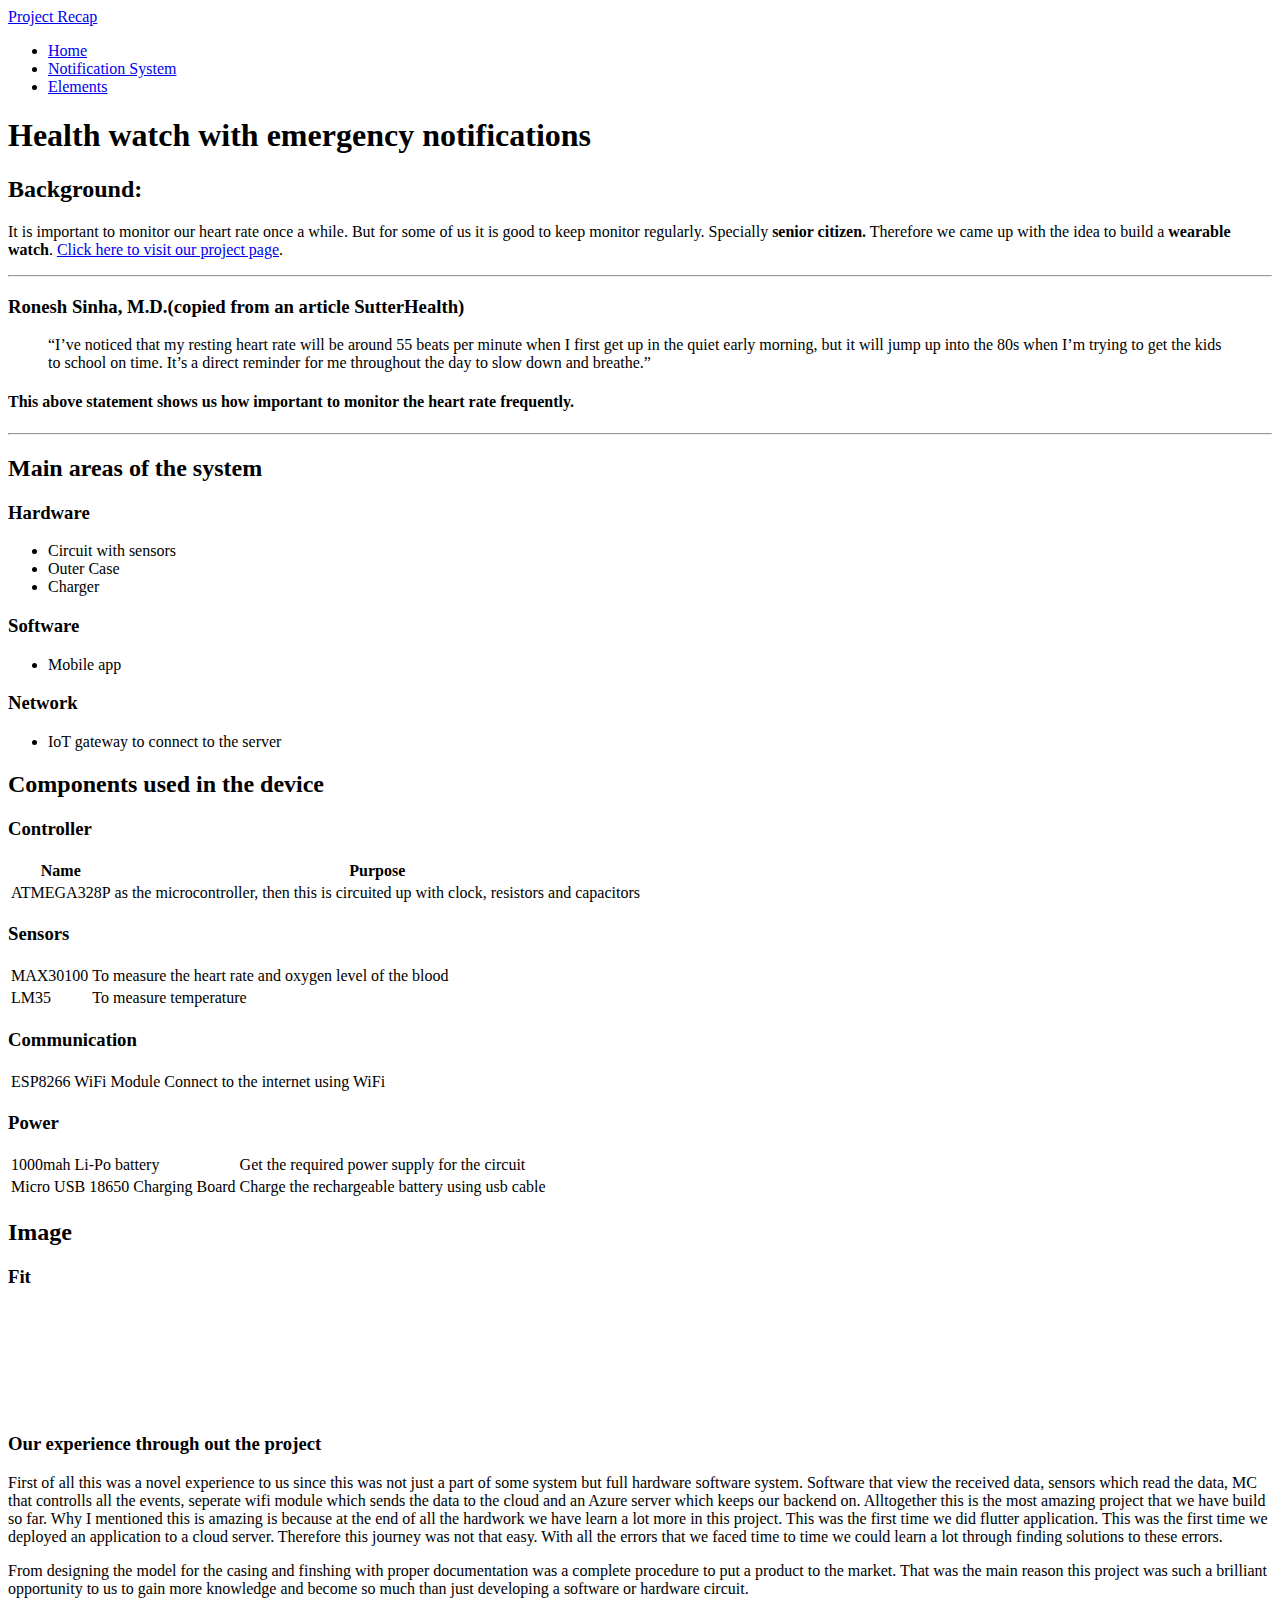
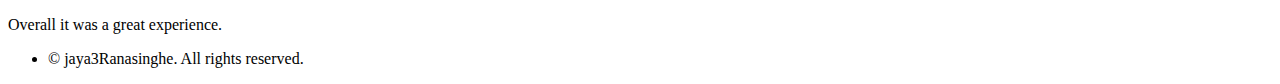
==== healthwatch.html @ 8b829ce8 "Add files via upload" ====
<!DOCTYPE HTML>
<html>
	<head>
		<title>Healthwatch</title>
		<meta charset="utf-8" />
		<meta name="viewport" content="width=device-width, initial-scale=1, user-scalable=no" />
		<link rel="stylesheet" href="assets/css/main.css" />
		<noscript><link rel="stylesheet" href="assets/css/noscript.css" /></noscript>
	</head>
	<body class="is-preload">

		<!-- Header -->
			<header id="header">
				<a href="index.html" class="title">Project Recap</a>
				<nav>
					<ul>
						<li><a href="index.html">Home</a></li>
						<li><a href="notification_system.html">Notification System</a></li>
						<li><a href="elements.html"  class="active">Elements</a></li>
					</ul>
				</nav>
			</header>

		<!-- Wrapper -->
			<div id="wrapper">

				<!-- Main -->
					<section id="main" class="wrapper">
						<div class="inner">
							<h1 class="major">Health watch with emergency notifications</h1>

							<!-- Text -->
								<section>
									<h2>Background:</h2>
									<p>It is important to monitor our heart rate once a while. But for some of us it is good to keep monitor regularly. 
									Specially <b>senior citizen.</b> Therefore we came up with the idea to build a <strong>wearable watch</strong>.
									<a href="https://cepdnaclk.github.io/e18-3yp-Health-Watch-with-Emergency-Detection/">Click here to visit our project page</a>.</p>
									<hr />
								
									<h3>Ronesh Sinha, M.D.(copied from an article SutterHealth)</h3>
									<blockquote>

										“I’ve noticed that my resting heart rate will be around 55 beats per minute when I first get up in the 
										quiet early morning, but it will jump up into the 80s when I’m trying to get the kids to 
										school on time. It’s a direct reminder for me throughout the day to slow down and breathe.”

									</blockquote>
									<h4>This above statement shows us how important to monitor the heart rate frequently.</h4>
									
								</section>
								<hr />
							<!-- Lists -->
								<section>
									<h2>Main areas of the system</h2>
									<div class="row">
										<div class="col-6 col-12-medium">
											<h3>Hardware</h3>
											<ul>
												<li>Circuit with sensors</li>
												<li>Outer Case</li>
												<li>Charger</li>
											</ul>
											<h3>Software</h3>
											<ul>
												<li>Mobile app</li>
											
											</ul>
											<h3>Network</h3>
											<ul>
												<li>IoT gateway to connect to the server</li>
											</ul>
											
										</div>
										
									</div>
									
								</section>

							<!-- Table -->
								<section>
									<h2>Components used in the device</h2>
									<h3>Controller</h3>
									<div class="table-wrapper">
										<table>
											<thead>
												<tr>
													<th>Name</th>
													<th>Purpose</th>
													
												</tr>
											</thead>
											<tbody>
												<tr>
													<td>ATMEGA328P</td>
													<td>as the microcontroller, then this is circuited up with clock, resistors and capacitors</td>
													
												</tr>
												
												
											</tbody>
											
										</table>
									</div>

									<h3>Sensors</h3>
									<div class="table-wrapper">
										<table>
											
											<tbody>
												<tr>
													<td>MAX30100</td>
													<td>To measure the heart rate and oxygen level of the blood</td>
													
												</tr>
												<tr>
													<td>LM35</td>
													<td>To measure temperature</td>
													
												</tr>
												
											</tbody>
											
										</table>
									</div>

									<h3>Communication</h3>
									<div class="table-wrapper">
										<table>
											
											<tbody>
												<tr>
													<td>ESP8266 WiFi Module</td>
													<td>Connect to the internet using WiFi</td>
													
												</tr>
											</tbody>	
										</table>
									</div>
									<h3>Power</h3>
									<div class="table-wrapper">
										<table>
											
											<tbody>
												<tr>
													<td>1000mah Li-Po battery</td>
													<td>Get the required power supply for the circuit</td>
													
												</tr>
												<tr>
													<td>Micro USB 18650 Charging Board</td>
													<td>Charge the rechargeable battery using usb cable</td>
													
												</tr>
											</tbody>	
										</table>
									</div>


									
								</section>

							<!-- Image -->
								<section>
									<h2>Image</h2>
									<h3>Fit</h3>
									<div class="box alt">
										<div class="row gtr-uniform">
											<div class="col-12"><span class="image fit"><img src="images/app_flash.png" alt="" /></span></div>
											<div class="col-3"><span class="image fit"><img src="images/3d_print.jpg" alt="" /></span></div>
											<div class="col-3"><span class="image fit"><img src="images/testing.jpg" alt="" /></span></div>
											<div class="col-3"><span class="image fit"><img src="images/charging_final.jpeg" alt="" /></span></div>
											<div class="col-3"><span class="image fit"><img src="images/final_product.png" alt="" /></span></div>
											<div class="col-12"><span class="image fit"><img src="images/app_overview.png" alt="" /></span></div>
											
										</div>
									</div>
									<h3>Our experience through out the project</h3>
									<p>First of all this was a novel experience to us since this was not just a part of some system but full hardware software system. Software that view the received data, sensors which read the data, MC that controlls all the events, seperate wifi module which sends the data to the cloud and an Azure server which keeps our backend on. Alltogether this is the most amazing project that we have build so far. Why I mentioned this is amazing is because at the end of all the hardwork we have learn a lot more in this project. This was the first time we did flutter application. This was the first time we deployed an application to a cloud server. Therefore this journey was not that easy. With all the errors that we faced time to time we could learn a lot through finding solutions to these errors.</p>
									<p><span class="image right"><img src="images/3d_model.png" alt="" /></span>From designing the model for the casing and finshing with proper documentation was a complete procedure to put a product to the market. That was the main reason this project was such a brilliant opportunity to us to gain more knowledge and become so much than just developing a software or hardware circuit.<br><br> Overall it was a great experience.<br></p>
								</section>

						</div>
					</section>

			</div>

		<!-- Footer -->
			<footer id="footer" class="wrapper alt">
				<div class="inner">
					<ul class="menu">
						<li>&copy; jaya3Ranasinghe. All rights reserved.</li>
					</ul>
				</div>
			</footer>

		<!-- Scripts -->
		<script src="assets/js/jquery.min.js"></script>
		<script src="assets/js/jquery.scrollex.min.js"></script>
		<script src="assets/js/jquery.scrolly.min.js"></script>
		<script src="assets/js/browser.min.js"></script>
		<script src="assets/js/breakpoints.min.js"></script>
		<script src="assets/js/util.js"></script>
		<script src="assets/js/main.js"></script>

		

	</body>
</html>
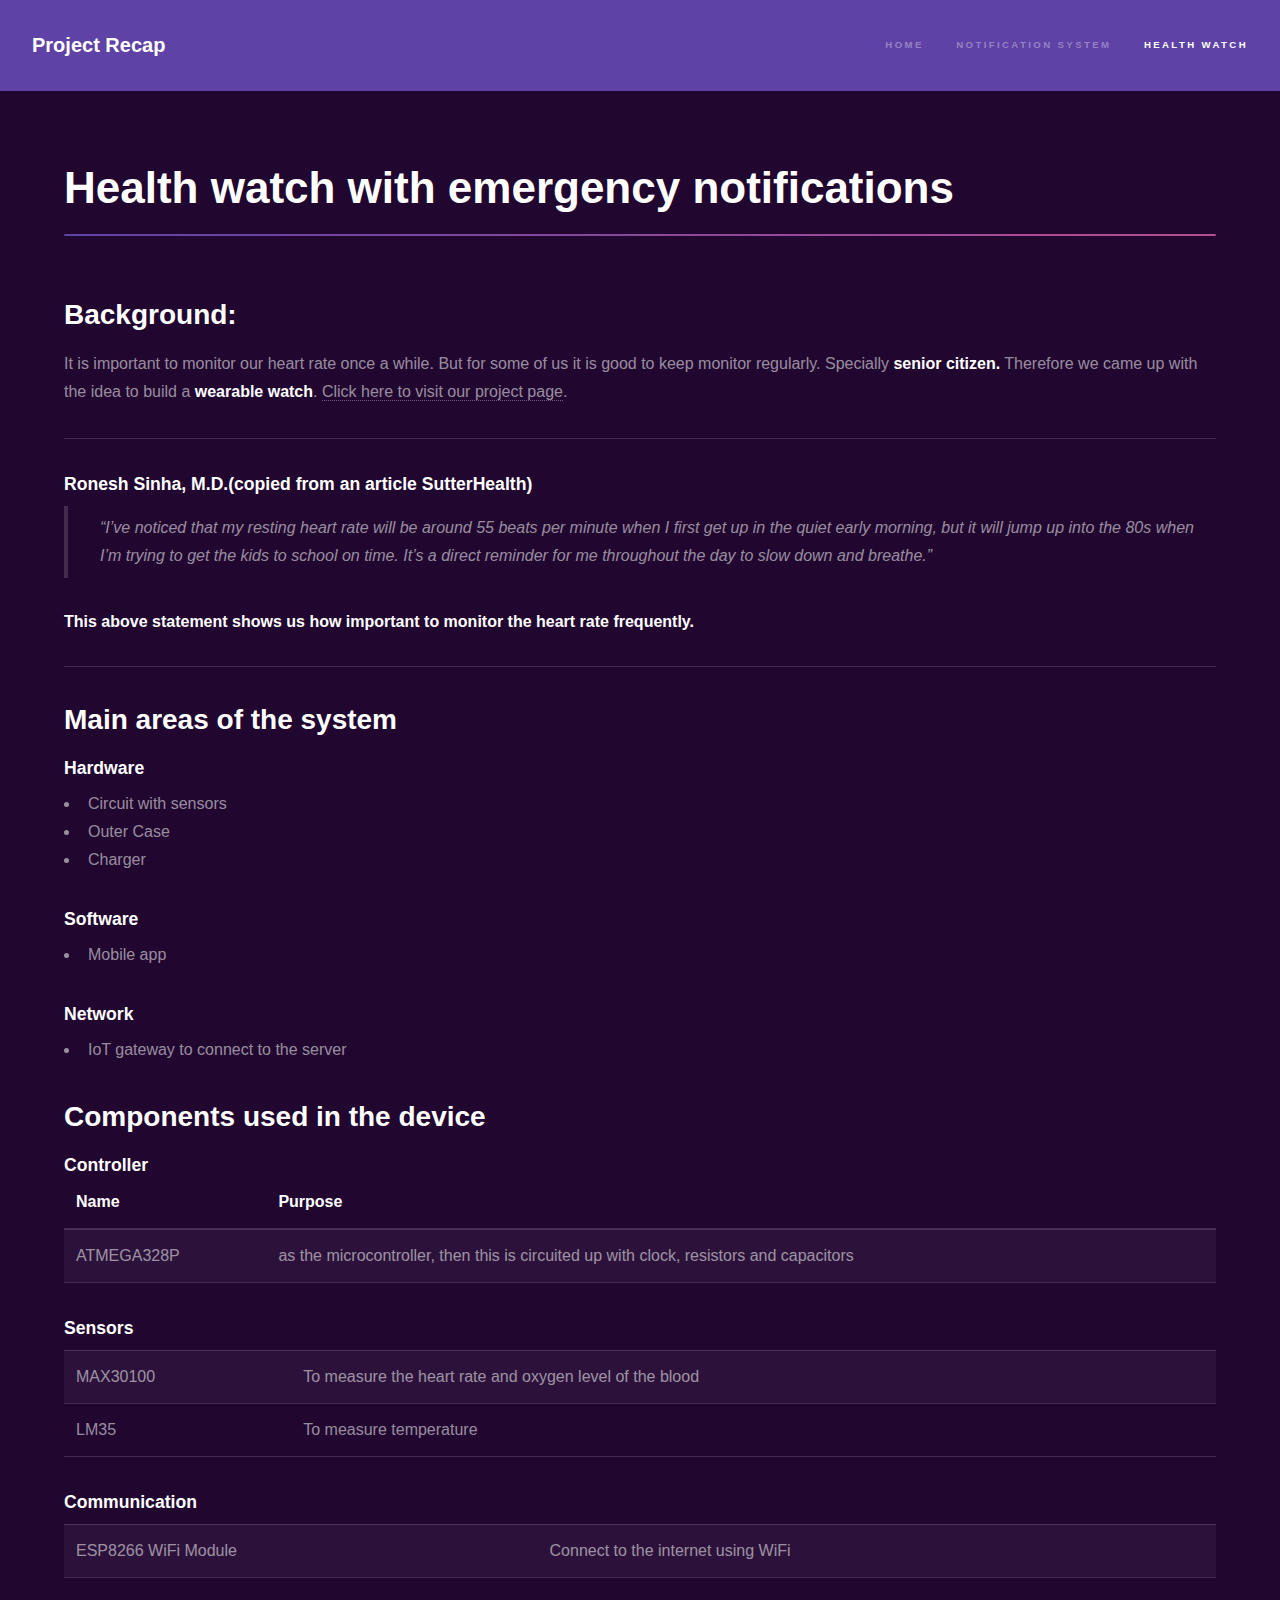
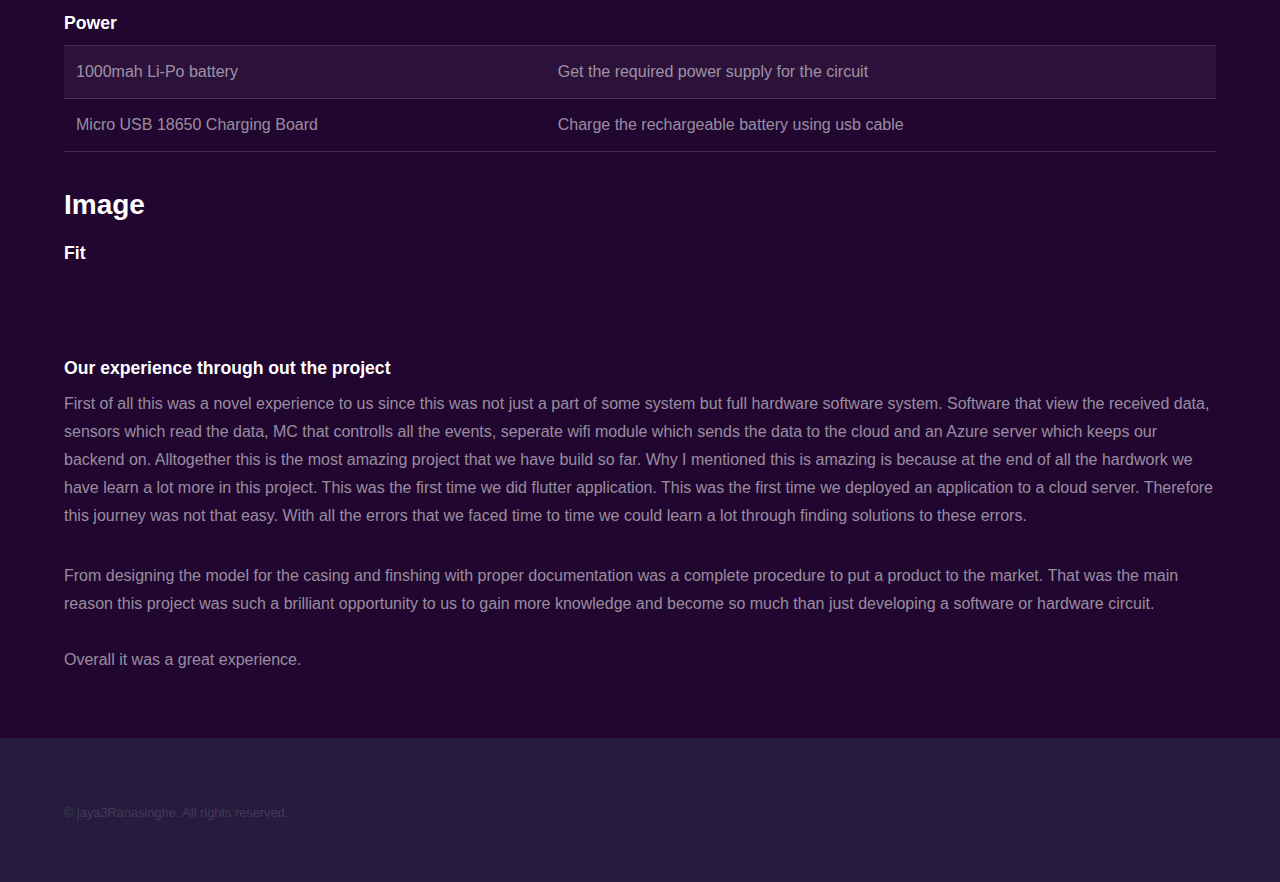
==== commit dbd90be8: "navigation bar updated" ====
--- a/healthwatch.html
+++ b/healthwatch.html
@@ -16,7 +16,7 @@
 					<ul>
 						<li><a href="index.html">Home</a></li>
 						<li><a href="notification_system.html">Notification System</a></li>
-						<li><a href="elements.html"  class="active">Elements</a></li>
+						<li><a href="healthwatch.html"  class="active">Health Watch</a></li>
 					</ul>
 				</nav>
 			</header>
--- a/assets/css/main.css
+++ b/assets/css/main.css
@@ -0,0 +1,3909 @@
+@import url(fontawesome-all.min.css);
+
+/*
+	Hyperspace by HTML5 UP
+	html5up.net | @ajlkn
+	Free for personal and commercial use under the CCA 3.0 license (html5up.net/license)
+*/
+
+html, body, div, span, applet, object,
+iframe, h1, h2, h3, h4, h5, h6, p, blockquote,
+pre, a, abbr, acronym, address, big, cite,
+code, del, dfn, em, img, ins, kbd, q, s, samp,
+small, strike, strong, sub, sup, tt, var, b,
+u, i, center, dl, dt, dd, ol, ul, li, fieldset,
+form, label, legend, table, caption, tbody,
+tfoot, thead, tr, th, td, article, aside,
+canvas, details, embed, figure, figcaption,
+footer, header, hgroup, menu, nav, output, ruby,
+section, summary, time, mark, audio, video {
+	margin: 0;
+	padding: 0;
+	border: 0;
+	font-size: 100%;
+	font: inherit;
+	vertical-align: baseline;}
+
+article, aside, details, figcaption, figure,
+footer, header, hgroup, menu, nav, section {
+	display: block;}
+
+body {
+	line-height: 1;
+}
+
+ol, ul {
+	list-style: none;
+}
+
+blockquote, q {
+	quotes: none;
+}
+
+	blockquote:before, blockquote:after, q:before, q:after {
+		content: '';
+		content: none;
+	}
+
+table {
+	border-collapse: collapse;
+	border-spacing: 0;
+}
+
+body {
+	-webkit-text-size-adjust: none;
+}
+
+mark {
+	background-color: transparent;
+	color: inherit;
+}
+
+input::-moz-focus-inner {
+	border: 0;
+	padding: 0;
+}
+
+input, select, textarea {
+	-moz-appearance: none;
+	-webkit-appearance: none;
+	-ms-appearance: none;
+	appearance: none;
+}
+
+/* Basic */
+
+	@-ms-viewport {
+		width: device-width;
+	}
+
+	body {
+		-ms-overflow-style: scrollbar;
+	}
+
+	@media screen and (max-width: 480px) {
+
+		html, body {
+			min-width: 320px;
+		}
+
+	}
+
+	html {
+		box-sizing: border-box;
+	}
+
+	*, *:before, *:after {
+		box-sizing: inherit;
+	}
+
+	body {
+		background: #210630;
+	}
+
+		body.is-preload *, body.is-preload *:before, body.is-preload *:after {
+			-moz-animation: none !important;
+			-webkit-animation: none !important;
+			-ms-animation: none !important;
+			animation: none !important;
+			-moz-transition: none !important;
+			-webkit-transition: none !important;
+			-ms-transition: none !important;
+			transition: none !important;
+		}
+
+/* Type */
+
+	body, input, select, textarea {
+		color: rgba(255, 255, 255, 0.55);
+		font-family: Arial, Helvetica, sans-serif;
+		font-size: 16.5pt;
+		font-weight: normal;
+		line-height: 1.75;
+	}
+
+		@media screen and (max-width: 1680px) {
+
+			body, input, select, textarea {
+				font-size: 13pt;
+			}
+
+		}
+
+		@media screen and (max-width: 1280px) {
+
+			body, input, select, textarea {
+				font-size: 12pt;
+			}
+
+		}
+
+		@media screen and (max-width: 360px) {
+
+			body, input, select, textarea {
+				font-size: 11pt;
+			}
+
+		}
+
+	a {
+		-moz-transition: color 0.2s ease, border-bottom-color 0.2s ease;
+		-webkit-transition: color 0.2s ease, border-bottom-color 0.2s ease;
+		-ms-transition: color 0.2s ease, border-bottom-color 0.2s ease;
+		transition: color 0.2s ease, border-bottom-color 0.2s ease;
+		border-bottom: dotted 1px rgba(255, 255, 255, 0.35);
+		color: inherit;
+		text-decoration: none;
+	}
+
+		a:hover {
+			border-bottom-color: transparent;
+			color: #ffffff;
+		}
+
+	strong, b {
+		color: #ffffff;
+		font-weight: bold;
+	}
+
+	em, i {
+		font-style: italic;
+	}
+
+	p {
+		margin: 0 0 2em 0;
+	}
+
+	h1, h2, h3, h4, h5, h6 {
+		color: #ffffff;
+		font-weight: bold;
+		line-height: 1.5;
+		margin: 0 0 0.5em 0;
+	}
+
+		h1 a, h2 a, h3 a, h4 a, h5 a, h6 a {
+			color: inherit;
+			text-decoration: none;
+		}
+
+	h1 {
+		font-size: 2.75em;
+	}
+
+		h1.major {
+			margin: 0 0 1.3em 0;
+			position: relative;
+			padding-bottom: 0.35em;
+		}
+
+			h1.major:after {
+				background-image: -moz-linear-gradient(to right, #5e42a6, #b74e91);
+				background-image: -webkit-linear-gradient(to right, #5e42a6, #b74e91);
+				background-image: -ms-linear-gradient(to right, #5e42a6, #b74e91);
+				background-image: linear-gradient(to right, #5e42a6, #b74e91);
+				-moz-transition: max-width 0.2s ease;
+				-webkit-transition: max-width 0.2s ease;
+				-ms-transition: max-width 0.2s ease;
+				transition: max-width 0.2s ease;
+				border-radius: 0.2em;
+				bottom: 0;
+				content: '';
+				height: 0.05em;
+				position: absolute;
+				right: 0;
+				width: 100%;
+			}
+
+	h2 {
+		font-size: 1.75em;
+	}
+
+	h3 {
+		font-size: 1.1em;
+	}
+
+	h4 {
+		font-size: 1em;
+	}
+
+	h5 {
+		font-size: 0.8em;
+	}
+
+	h6 {
+		font-size: 0.6em;
+	}
+
+	@media screen and (max-width: 736px) {
+
+		h1 {
+			font-size: 2em;
+		}
+
+		h2 {
+			font-size: 1.25em;
+		}
+
+		h3 {
+			font-size: 1em;
+		}
+
+		h4 {
+			font-size: 0.8em;
+		}
+
+		h5 {
+			font-size: 0.6em;
+		}
+
+		h6 {
+			font-size: 0.6em;
+		}
+
+	}
+
+	sub {
+		font-size: 0.8em;
+		position: relative;
+		top: 0.5em;
+	}
+
+	sup {
+		font-size: 0.8em;
+		position: relative;
+		top: -0.5em;
+	}
+
+	blockquote {
+		border-left: solid 4px rgba(255, 255, 255, 0.15);
+		font-style: italic;
+		margin: 0 0 2em 0;
+		padding: 0.5em 0 0.5em 2em;
+	}
+
+	code {
+		background: rgba(255, 255, 255, 0.05);
+		border-radius: 0.25em;
+		border: solid 1px rgba(255, 255, 255, 0.15);
+		font-family: "Courier New", monospace;
+		font-size: 0.9em;
+		margin: 0 0.25em;
+		padding: 0.25em 0.65em;
+	}
+
+	pre {
+		-webkit-overflow-scrolling: touch;
+		font-family: "Courier New", monospace;
+		font-size: 0.9em;
+		margin: 0 0 2em 0;
+	}
+
+		pre code {
+			display: block;
+			line-height: 1.75em;
+			padding: 1em 1.5em;
+			overflow-x: auto;
+		}
+
+	hr {
+		border: 0;
+		border-bottom: solid 1px rgba(255, 255, 255, 0.15);
+		margin: 2em 0;
+	}
+
+		hr.major {
+			margin: 3em 0;
+		}
+
+	.align-left {
+		text-align: left;
+	}
+
+	.align-center {
+		text-align: center;
+	}
+
+	.align-right {
+		text-align: right;
+	}
+
+/* Row */
+
+	.row {
+		display: flex;
+		flex-wrap: wrap;
+		box-sizing: border-box;
+		align-items: stretch;
+	}
+
+		.row > * {
+			box-sizing: border-box;
+		}
+
+		.row.gtr-uniform > * > :last-child {
+			margin-bottom: 0;
+		}
+
+		.row.aln-left {
+			justify-content: flex-start;
+		}
+
+		.row.aln-center {
+			justify-content: center;
+		}
+
+		.row.aln-right {
+			justify-content: flex-end;
+		}
+
+		.row.aln-top {
+			align-items: flex-start;
+		}
+
+		.row.aln-middle {
+			align-items: center;
+		}
+
+		.row.aln-bottom {
+			align-items: flex-end;
+		}
+
+		.row > .imp {
+			order: -1;
+		}
+
+		.row > .col-1 {
+			width: 8.33333%;
+		}
+
+		.row > .off-1 {
+			margin-left: 8.33333%;
+		}
+
+		.row > .col-2 {
+			width: 16.66667%;
+		}
+
+		.row > .off-2 {
+			margin-left: 16.66667%;
+		}
+
+		.row > .col-3 {
+			width: 25%;
+		}
+
+		.row > .off-3 {
+			margin-left: 25%;
+		}
+
+		.row > .col-4 {
+			width: 33.33333%;
+		}
+
+		.row > .off-4 {
+			margin-left: 33.33333%;
+		}
+
+		.row > .col-5 {
+			width: 41.66667%;
+		}
+
+		.row > .off-5 {
+			margin-left: 41.66667%;
+		}
+
+		.row > .col-6 {
+			width: 50%;
+		}
+
+		.row > .off-6 {
+			margin-left: 50%;
+		}
+
+		.row > .col-7 {
+			width: 58.33333%;
+		}
+
+		.row > .off-7 {
+			margin-left: 58.33333%;
+		}
+
+		.row > .col-8 {
+			width: 66.66667%;
+		}
+
+		.row > .off-8 {
+			margin-left: 66.66667%;
+		}
+
+		.row > .col-9 {
+			width: 75%;
+		}
+
+		.row > .off-9 {
+			margin-left: 75%;
+		}
+
+		.row > .col-10 {
+			width: 83.33333%;
+		}
+
+		.row > .off-10 {
+			margin-left: 83.33333%;
+		}
+
+		.row > .col-11 {
+			width: 91.66667%;
+		}
+
+		.row > .off-11 {
+			margin-left: 91.66667%;
+		}
+
+		.row > .col-12 {
+			width: 100%;
+		}
+
+		.row > .off-12 {
+			margin-left: 100%;
+		}
+
+		.row.gtr-0 {
+			margin-top: 0;
+			margin-left: 0em;
+		}
+
+			.row.gtr-0 > * {
+				padding: 0 0 0 0em;
+			}
+
+			.row.gtr-0.gtr-uniform {
+				margin-top: 0em;
+			}
+
+				.row.gtr-0.gtr-uniform > * {
+					padding-top: 0em;
+				}
+
+		.row.gtr-25 {
+			margin-top: 0;
+			margin-left: -0.375em;
+		}
+
+			.row.gtr-25 > * {
+				padding: 0 0 0 0.375em;
+			}
+
+			.row.gtr-25.gtr-uniform {
+				margin-top: -0.375em;
+			}
+
+				.row.gtr-25.gtr-uniform > * {
+					padding-top: 0.375em;
+				}
+
+		.row.gtr-50 {
+			margin-top: 0;
+			margin-left: -0.75em;
+		}
+
+			.row.gtr-50 > * {
+				padding: 0 0 0 0.75em;
+			}
+
+			.row.gtr-50.gtr-uniform {
+				margin-top: -0.75em;
+			}
+
+				.row.gtr-50.gtr-uniform > * {
+					padding-top: 0.75em;
+				}
+
+		.row {
+			margin-top: 0;
+			margin-left: -1.5em;
+		}
+
+			.row > * {
+				padding: 0 0 0 1.5em;
+			}
+
+			.row.gtr-uniform {
+				margin-top: -1.5em;
+			}
+
+				.row.gtr-uniform > * {
+					padding-top: 1.5em;
+				}
+
+		.row.gtr-150 {
+			margin-top: 0;
+			margin-left: -2.25em;
+		}
+
+			.row.gtr-150 > * {
+				padding: 0 0 0 2.25em;
+			}
+
+			.row.gtr-150.gtr-uniform {
+				margin-top: -2.25em;
+			}
+
+				.row.gtr-150.gtr-uniform > * {
+					padding-top: 2.25em;
+				}
+
+		.row.gtr-200 {
+			margin-top: 0;
+			margin-left: -3em;
+		}
+
+			.row.gtr-200 > * {
+				padding: 0 0 0 3em;
+			}
+
+			.row.gtr-200.gtr-uniform {
+				margin-top: -3em;
+			}
+
+				.row.gtr-200.gtr-uniform > * {
+					padding-top: 3em;
+				}
+
+		@media screen and (max-width: 1680px) {
+
+			.row {
+				display: flex;
+				flex-wrap: wrap;
+				box-sizing: border-box;
+				align-items: stretch;
+			}
+
+				.row > * {
+					box-sizing: border-box;
+				}
+
+				.row.gtr-uniform > * > :last-child {
+					margin-bottom: 0;
+				}
+
+				.row.aln-left {
+					justify-content: flex-start;
+				}
+
+				.row.aln-center {
+					justify-content: center;
+				}
+
+				.row.aln-right {
+					justify-content: flex-end;
+				}
+
+				.row.aln-top {
+					align-items: flex-start;
+				}
+
+				.row.aln-middle {
+					align-items: center;
+				}
+
+				.row.aln-bottom {
+					align-items: flex-end;
+				}
+
+				.row > .imp-xlarge {
+					order: -1;
+				}
+
+				.row > .col-1-xlarge {
+					width: 8.33333%;
+				}
+
+				.row > .off-1-xlarge {
+					margin-left: 8.33333%;
+				}
+
+				.row > .col-2-xlarge {
+					width: 16.66667%;
+				}
+
+				.row > .off-2-xlarge {
+					margin-left: 16.66667%;
+				}
+
+				.row > .col-3-xlarge {
+					width: 25%;
+				}
+
+				.row > .off-3-xlarge {
+					margin-left: 25%;
+				}
+
+				.row > .col-4-xlarge {
+					width: 33.33333%;
+				}
+
+				.row > .off-4-xlarge {
+					margin-left: 33.33333%;
+				}
+
+				.row > .col-5-xlarge {
+					width: 41.66667%;
+				}
+
+				.row > .off-5-xlarge {
+					margin-left: 41.66667%;
+				}
+
+				.row > .col-6-xlarge {
+					width: 50%;
+				}
+
+				.row > .off-6-xlarge {
+					margin-left: 50%;
+				}
+
+				.row > .col-7-xlarge {
+					width: 58.33333%;
+				}
+
+				.row > .off-7-xlarge {
+					margin-left: 58.33333%;
+				}
+
+				.row > .col-8-xlarge {
+					width: 66.66667%;
+				}
+
+				.row > .off-8-xlarge {
+					margin-left: 66.66667%;
+				}
+
+				.row > .col-9-xlarge {
+					width: 75%;
+				}
+
+				.row > .off-9-xlarge {
+					margin-left: 75%;
+				}
+
+				.row > .col-10-xlarge {
+					width: 83.33333%;
+				}
+
+				.row > .off-10-xlarge {
+					margin-left: 83.33333%;
+				}
+
+				.row > .col-11-xlarge {
+					width: 91.66667%;
+				}
+
+				.row > .off-11-xlarge {
+					margin-left: 91.66667%;
+				}
+
+				.row > .col-12-xlarge {
+					width: 100%;
+				}
+
+				.row > .off-12-xlarge {
+					margin-left: 100%;
+				}
+
+				.row.gtr-0 {
+					margin-top: 0;
+					margin-left: 0em;
+				}
+
+					.row.gtr-0 > * {
+						padding: 0 0 0 0em;
+					}
+
+					.row.gtr-0.gtr-uniform {
+						margin-top: 0em;
+					}
+
+						.row.gtr-0.gtr-uniform > * {
+							padding-top: 0em;
+						}
+
+				.row.gtr-25 {
+					margin-top: 0;
+					margin-left: -0.375em;
+				}
+
+					.row.gtr-25 > * {
+						padding: 0 0 0 0.375em;
+					}
+
+					.row.gtr-25.gtr-uniform {
+						margin-top: -0.375em;
+					}
+
+						.row.gtr-25.gtr-uniform > * {
+							padding-top: 0.375em;
+						}
+
+				.row.gtr-50 {
+					margin-top: 0;
+					margin-left: -0.75em;
+				}
+
+					.row.gtr-50 > * {
+						padding: 0 0 0 0.75em;
+					}
+
+					.row.gtr-50.gtr-uniform {
+						margin-top: -0.75em;
+					}
+
+						.row.gtr-50.gtr-uniform > * {
+							padding-top: 0.75em;
+						}
+
+				.row {
+					margin-top: 0;
+					margin-left: -1.5em;
+				}
+
+					.row > * {
+						padding: 0 0 0 1.5em;
+					}
+
+					.row.gtr-uniform {
+						margin-top: -1.5em;
+					}
+
+						.row.gtr-uniform > * {
+							padding-top: 1.5em;
+						}
+
+				.row.gtr-150 {
+					margin-top: 0;
+					margin-left: -2.25em;
+				}
+
+					.row.gtr-150 > * {
+						padding: 0 0 0 2.25em;
+					}
+
+					.row.gtr-150.gtr-uniform {
+						margin-top: -2.25em;
+					}
+
+						.row.gtr-150.gtr-uniform > * {
+							padding-top: 2.25em;
+						}
+
+				.row.gtr-200 {
+					margin-top: 0;
+					margin-left: -3em;
+				}
+
+					.row.gtr-200 > * {
+						padding: 0 0 0 3em;
+					}
+
+					.row.gtr-200.gtr-uniform {
+						margin-top: -3em;
+					}
+
+						.row.gtr-200.gtr-uniform > * {
+							padding-top: 3em;
+						}
+
+		}
+
+		@media screen and (max-width: 1280px) {
+
+			.row {
+				display: flex;
+				flex-wrap: wrap;
+				box-sizing: border-box;
+				align-items: stretch;
+			}
+
+				.row > * {
+					box-sizing: border-box;
+				}
+
+				.row.gtr-uniform > * > :last-child {
+					margin-bottom: 0;
+				}
+
+				.row.aln-left {
+					justify-content: flex-start;
+				}
+
+				.row.aln-center {
+					justify-content: center;
+				}
+
+				.row.aln-right {
+					justify-content: flex-end;
+				}
+
+				.row.aln-top {
+					align-items: flex-start;
+				}
+
+				.row.aln-middle {
+					align-items: center;
+				}
+
+				.row.aln-bottom {
+					align-items: flex-end;
+				}
+
+				.row > .imp-large {
+					order: -1;
+				}
+
+				.row > .col-1-large {
+					width: 8.33333%;
+				}
+
+				.row > .off-1-large {
+					margin-left: 8.33333%;
+				}
+
+				.row > .col-2-large {
+					width: 16.66667%;
+				}
+
+				.row > .off-2-large {
+					margin-left: 16.66667%;
+				}
+
+				.row > .col-3-large {
+					width: 25%;
+				}
+
+				.row > .off-3-large {
+					margin-left: 25%;
+				}
+
+				.row > .col-4-large {
+					width: 33.33333%;
+				}
+
+				.row > .off-4-large {
+					margin-left: 33.33333%;
+				}
+
+				.row > .col-5-large {
+					width: 41.66667%;
+				}
+
+				.row > .off-5-large {
+					margin-left: 41.66667%;
+				}
+
+				.row > .col-6-large {
+					width: 50%;
+				}
+
+				.row > .off-6-large {
+					margin-left: 50%;
+				}
+
+				.row > .col-7-large {
+					width: 58.33333%;
+				}
+
+				.row > .off-7-large {
+					margin-left: 58.33333%;
+				}
+
+				.row > .col-8-large {
+					width: 66.66667%;
+				}
+
+				.row > .off-8-large {
+					margin-left: 66.66667%;
+				}
+
+				.row > .col-9-large {
+					width: 75%;
+				}
+
+				.row > .off-9-large {
+					margin-left: 75%;
+				}
+
+				.row > .col-10-large {
+					width: 83.33333%;
+				}
+
+				.row > .off-10-large {
+					margin-left: 83.33333%;
+				}
+
+				.row > .col-11-large {
+					width: 91.66667%;
+				}
+
+				.row > .off-11-large {
+					margin-left: 91.66667%;
+				}
+
+				.row > .col-12-large {
+					width: 100%;
+				}
+
+				.row > .off-12-large {
+					margin-left: 100%;
+				}
+
+				.row.gtr-0 {
+					margin-top: 0;
+					margin-left: 0em;
+				}
+
+					.row.gtr-0 > * {
+						padding: 0 0 0 0em;
+					}
+
+					.row.gtr-0.gtr-uniform {
+						margin-top: 0em;
+					}
+
+						.row.gtr-0.gtr-uniform > * {
+							padding-top: 0em;
+						}
+
+				.row.gtr-25 {
+					margin-top: 0;
+					margin-left: -0.375em;
+				}
+
+					.row.gtr-25 > * {
+						padding: 0 0 0 0.375em;
+					}
+
+					.row.gtr-25.gtr-uniform {
+						margin-top: -0.375em;
+					}
+
+						.row.gtr-25.gtr-uniform > * {
+							padding-top: 0.375em;
+						}
+
+				.row.gtr-50 {
+					margin-top: 0;
+					margin-left: -0.75em;
+				}
+
+					.row.gtr-50 > * {
+						padding: 0 0 0 0.75em;
+					}
+
+					.row.gtr-50.gtr-uniform {
+						margin-top: -0.75em;
+					}
+
+						.row.gtr-50.gtr-uniform > * {
+							padding-top: 0.75em;
+						}
+
+				.row {
+					margin-top: 0;
+					margin-left: -1.5em;
+				}
+
+					.row > * {
+						padding: 0 0 0 1.5em;
+					}
+
+					.row.gtr-uniform {
+						margin-top: -1.5em;
+					}
+
+						.row.gtr-uniform > * {
+							padding-top: 1.5em;
+						}
+
+				.row.gtr-150 {
+					margin-top: 0;
+					margin-left: -2.25em;
+				}
+
+					.row.gtr-150 > * {
+						padding: 0 0 0 2.25em;
+					}
+
+					.row.gtr-150.gtr-uniform {
+						margin-top: -2.25em;
+					}
+
+						.row.gtr-150.gtr-uniform > * {
+							padding-top: 2.25em;
+						}
+
+				.row.gtr-200 {
+					margin-top: 0;
+					margin-left: -3em;
+				}
+
+					.row.gtr-200 > * {
+						padding: 0 0 0 3em;
+					}
+
+					.row.gtr-200.gtr-uniform {
+						margin-top: -3em;
+					}
+
+						.row.gtr-200.gtr-uniform > * {
+							padding-top: 3em;
+						}
+
+		}
+
+		@media screen and (max-width: 980px) {
+
+			.row {
+				display: flex;
+				flex-wrap: wrap;
+				box-sizing: border-box;
+				align-items: stretch;
+			}
+
+				.row > * {
+					box-sizing: border-box;
+				}
+
+				.row.gtr-uniform > * > :last-child {
+					margin-bottom: 0;
+				}
+
+				.row.aln-left {
+					justify-content: flex-start;
+				}
+
+				.row.aln-center {
+					justify-content: center;
+				}
+
+				.row.aln-right {
+					justify-content: flex-end;
+				}
+
+				.row.aln-top {
+					align-items: flex-start;
+				}
+
+				.row.aln-middle {
+					align-items: center;
+				}
+
+				.row.aln-bottom {
+					align-items: flex-end;
+				}
+
+				.row > .imp-medium {
+					order: -1;
+				}
+
+				.row > .col-1-medium {
+					width: 8.33333%;
+				}
+
+				.row > .off-1-medium {
+					margin-left: 8.33333%;
+				}
+
+				.row > .col-2-medium {
+					width: 16.66667%;
+				}
+
+				.row > .off-2-medium {
+					margin-left: 16.66667%;
+				}
+
+				.row > .col-3-medium {
+					width: 25%;
+				}
+
+				.row > .off-3-medium {
+					margin-left: 25%;
+				}
+
+				.row > .col-4-medium {
+					width: 33.33333%;
+				}
+
+				.row > .off-4-medium {
+					margin-left: 33.33333%;
+				}
+
+				.row > .col-5-medium {
+					width: 41.66667%;
+				}
+
+				.row > .off-5-medium {
+					margin-left: 41.66667%;
+				}
+
+				.row > .col-6-medium {
+					width: 50%;
+				}
+
+				.row > .off-6-medium {
+					margin-left: 50%;
+				}
+
+				.row > .col-7-medium {
+					width: 58.33333%;
+				}
+
+				.row > .off-7-medium {
+					margin-left: 58.33333%;
+				}
+
+				.row > .col-8-medium {
+					width: 66.66667%;
+				}
+
+				.row > .off-8-medium {
+					margin-left: 66.66667%;
+				}
+
+				.row > .col-9-medium {
+					width: 75%;
+				}
+
+				.row > .off-9-medium {
+					margin-left: 75%;
+				}
+
+				.row > .col-10-medium {
+					width: 83.33333%;
+				}
+
+				.row > .off-10-medium {
+					margin-left: 83.33333%;
+				}
+
+				.row > .col-11-medium {
+					width: 91.66667%;
+				}
+
+				.row > .off-11-medium {
+					margin-left: 91.66667%;
+				}
+
+				.row > .col-12-medium {
+					width: 100%;
+				}
+
+				.row > .off-12-medium {
+					margin-left: 100%;
+				}
+
+				.row.gtr-0 {
+					margin-top: 0;
+					margin-left: 0em;
+				}
+
+					.row.gtr-0 > * {
+						padding: 0 0 0 0em;
+					}
+
+					.row.gtr-0.gtr-uniform {
+						margin-top: 0em;
+					}
+
+						.row.gtr-0.gtr-uniform > * {
+							padding-top: 0em;
+						}
+
+				.row.gtr-25 {
+					margin-top: 0;
+					margin-left: -0.375em;
+				}
+
+					.row.gtr-25 > * {
+						padding: 0 0 0 0.375em;
+					}
+
+					.row.gtr-25.gtr-uniform {
+						margin-top: -0.375em;
+					}
+
+						.row.gtr-25.gtr-uniform > * {
+							padding-top: 0.375em;
+						}
+
+				.row.gtr-50 {
+					margin-top: 0;
+					margin-left: -0.75em;
+				}
+
+					.row.gtr-50 > * {
+						padding: 0 0 0 0.75em;
+					}
+
+					.row.gtr-50.gtr-uniform {
+						margin-top: -0.75em;
+					}
+
+						.row.gtr-50.gtr-uniform > * {
+							padding-top: 0.75em;
+						}
+
+				.row {
+					margin-top: 0;
+					margin-left: -1.5em;
+				}
+
+					.row > * {
+						padding: 0 0 0 1.5em;
+					}
+
+					.row.gtr-uniform {
+						margin-top: -1.5em;
+					}
+
+						.row.gtr-uniform > * {
+							padding-top: 1.5em;
+						}
+
+				.row.gtr-150 {
+					margin-top: 0;
+					margin-left: -2.25em;
+				}
+
+					.row.gtr-150 > * {
+						padding: 0 0 0 2.25em;
+					}
+
+					.row.gtr-150.gtr-uniform {
+						margin-top: -2.25em;
+					}
+
+						.row.gtr-150.gtr-uniform > * {
+							padding-top: 2.25em;
+						}
+
+				.row.gtr-200 {
+					margin-top: 0;
+					margin-left: -3em;
+				}
+
+					.row.gtr-200 > * {
+						padding: 0 0 0 3em;
+					}
+
+					.row.gtr-200.gtr-uniform {
+						margin-top: -3em;
+					}
+
+						.row.gtr-200.gtr-uniform > * {
+							padding-top: 3em;
+						}
+
+		}
+
+		@media screen and (max-width: 736px) {
+
+			.row {
+				display: flex;
+				flex-wrap: wrap;
+				box-sizing: border-box;
+				align-items: stretch;
+			}
+
+				.row > * {
+					box-sizing: border-box;
+				}
+
+				.row.gtr-uniform > * > :last-child {
+					margin-bottom: 0;
+				}
+
+				.row.aln-left {
+					justify-content: flex-start;
+				}
+
+				.row.aln-center {
+					justify-content: center;
+				}
+
+				.row.aln-right {
+					justify-content: flex-end;
+				}
+
+				.row.aln-top {
+					align-items: flex-start;
+				}
+
+				.row.aln-middle {
+					align-items: center;
+				}
+
+				.row.aln-bottom {
+					align-items: flex-end;
+				}
+
+				.row > .imp-small {
+					order: -1;
+				}
+
+				.row > .col-1-small {
+					width: 8.33333%;
+				}
+
+				.row > .off-1-small {
+					margin-left: 8.33333%;
+				}
+
+				.row > .col-2-small {
+					width: 16.66667%;
+				}
+
+				.row > .off-2-small {
+					margin-left: 16.66667%;
+				}
+
+				.row > .col-3-small {
+					width: 25%;
+				}
+
+				.row > .off-3-small {
+					margin-left: 25%;
+				}
+
+				.row > .col-4-small {
+					width: 33.33333%;
+				}
+
+				.row > .off-4-small {
+					margin-left: 33.33333%;
+				}
+
+				.row > .col-5-small {
+					width: 41.66667%;
+				}
+
+				.row > .off-5-small {
+					margin-left: 41.66667%;
+				}
+
+				.row > .col-6-small {
+					width: 50%;
+				}
+
+				.row > .off-6-small {
+					margin-left: 50%;
+				}
+
+				.row > .col-7-small {
+					width: 58.33333%;
+				}
+
+				.row > .off-7-small {
+					margin-left: 58.33333%;
+				}
+
+				.row > .col-8-small {
+					width: 66.66667%;
+				}
+
+				.row > .off-8-small {
+					margin-left: 66.66667%;
+				}
+
+				.row > .col-9-small {
+					width: 75%;
+				}
+
+				.row > .off-9-small {
+					margin-left: 75%;
+				}
+
+				.row > .col-10-small {
+					width: 83.33333%;
+				}
+
+				.row > .off-10-small {
+					margin-left: 83.33333%;
+				}
+
+				.row > .col-11-small {
+					width: 91.66667%;
+				}
+
+				.row > .off-11-small {
+					margin-left: 91.66667%;
+				}
+
+				.row > .col-12-small {
+					width: 100%;
+				}
+
+				.row > .off-12-small {
+					margin-left: 100%;
+				}
+
+				.row.gtr-0 {
+					margin-top: 0;
+					margin-left: 0em;
+				}
+
+					.row.gtr-0 > * {
+						padding: 0 0 0 0em;
+					}
+
+					.row.gtr-0.gtr-uniform {
+						margin-top: 0em;
+					}
+
+						.row.gtr-0.gtr-uniform > * {
+							padding-top: 0em;
+						}
+
+				.row.gtr-25 {
+					margin-top: 0;
+					margin-left: -0.375em;
+				}
+
+					.row.gtr-25 > * {
+						padding: 0 0 0 0.375em;
+					}
+
+					.row.gtr-25.gtr-uniform {
+						margin-top: -0.375em;
+					}
+
+						.row.gtr-25.gtr-uniform > * {
+							padding-top: 0.375em;
+						}
+
+				.row.gtr-50 {
+					margin-top: 0;
+					margin-left: -0.75em;
+				}
+
+					.row.gtr-50 > * {
+						padding: 0 0 0 0.75em;
+					}
+
+					.row.gtr-50.gtr-uniform {
+						margin-top: -0.75em;
+					}
+
+						.row.gtr-50.gtr-uniform > * {
+							padding-top: 0.75em;
+						}
+
+				.row {
+					margin-top: 0;
+					margin-left: -1.5em;
+				}
+
+					.row > * {
+						padding: 0 0 0 1.5em;
+					}
+
+					.row.gtr-uniform {
+						margin-top: -1.5em;
+					}
+
+						.row.gtr-uniform > * {
+							padding-top: 1.5em;
+						}
+
+				.row.gtr-150 {
+					margin-top: 0;
+					margin-left: -2.25em;
+				}
+
+					.row.gtr-150 > * {
+						padding: 0 0 0 2.25em;
+					}
+
+					.row.gtr-150.gtr-uniform {
+						margin-top: -2.25em;
+					}
+
+						.row.gtr-150.gtr-uniform > * {
+							padding-top: 2.25em;
+						}
+
+				.row.gtr-200 {
+					margin-top: 0;
+					margin-left: -3em;
+				}
+
+					.row.gtr-200 > * {
+						padding: 0 0 0 3em;
+					}
+
+					.row.gtr-200.gtr-uniform {
+						margin-top: -3em;
+					}
+
+						.row.gtr-200.gtr-uniform > * {
+							padding-top: 3em;
+						}
+
+		}
+
+		@media screen and (max-width: 480px) {
+
+			.row {
+				display: flex;
+				flex-wrap: wrap;
+				box-sizing: border-box;
+				align-items: stretch;
+			}
+
+				.row > * {
+					box-sizing: border-box;
+				}
+
+				.row.gtr-uniform > * > :last-child {
+					margin-bottom: 0;
+				}
+
+				.row.aln-left {
+					justify-content: flex-start;
+				}
+
+				.row.aln-center {
+					justify-content: center;
+				}
+
+				.row.aln-right {
+					justify-content: flex-end;
+				}
+
+				.row.aln-top {
+					align-items: flex-start;
+				}
+
+				.row.aln-middle {
+					align-items: center;
+				}
+
+				.row.aln-bottom {
+					align-items: flex-end;
+				}
+
+				.row > .imp-xsmall {
+					order: -1;
+				}
+
+				.row > .col-1-xsmall {
+					width: 8.33333%;
+				}
+
+				.row > .off-1-xsmall {
+					margin-left: 8.33333%;
+				}
+
+				.row > .col-2-xsmall {
+					width: 16.66667%;
+				}
+
+				.row > .off-2-xsmall {
+					margin-left: 16.66667%;
+				}
+
+				.row > .col-3-xsmall {
+					width: 25%;
+				}
+
+				.row > .off-3-xsmall {
+					margin-left: 25%;
+				}
+
+				.row > .col-4-xsmall {
+					width: 33.33333%;
+				}
+
+				.row > .off-4-xsmall {
+					margin-left: 33.33333%;
+				}
+
+				.row > .col-5-xsmall {
+					width: 41.66667%;
+				}
+
+				.row > .off-5-xsmall {
+					margin-left: 41.66667%;
+				}
+
+				.row > .col-6-xsmall {
+					width: 50%;
+				}
+
+				.row > .off-6-xsmall {
+					margin-left: 50%;
+				}
+
+				.row > .col-7-xsmall {
+					width: 58.33333%;
+				}
+
+				.row > .off-7-xsmall {
+					margin-left: 58.33333%;
+				}
+
+				.row > .col-8-xsmall {
+					width: 66.66667%;
+				}
+
+				.row > .off-8-xsmall {
+					margin-left: 66.66667%;
+				}
+
+				.row > .col-9-xsmall {
+					width: 75%;
+				}
+
+				.row > .off-9-xsmall {
+					margin-left: 75%;
+				}
+
+				.row > .col-10-xsmall {
+					width: 83.33333%;
+				}
+
+				.row > .off-10-xsmall {
+					margin-left: 83.33333%;
+				}
+
+				.row > .col-11-xsmall {
+					width: 91.66667%;
+				}
+
+				.row > .off-11-xsmall {
+					margin-left: 91.66667%;
+				}
+
+				.row > .col-12-xsmall {
+					width: 100%;
+				}
+
+				.row > .off-12-xsmall {
+					margin-left: 100%;
+				}
+
+				.row.gtr-0 {
+					margin-top: 0;
+					margin-left: 0em;
+				}
+
+					.row.gtr-0 > * {
+						padding: 0 0 0 0em;
+					}
+
+					.row.gtr-0.gtr-uniform {
+						margin-top: 0em;
+					}
+
+						.row.gtr-0.gtr-uniform > * {
+							padding-top: 0em;
+						}
+
+				.row.gtr-25 {
+					margin-top: 0;
+					margin-left: -0.375em;
+				}
+
+					.row.gtr-25 > * {
+						padding: 0 0 0 0.375em;
+					}
+
+					.row.gtr-25.gtr-uniform {
+						margin-top: -0.375em;
+					}
+
+						.row.gtr-25.gtr-uniform > * {
+							padding-top: 0.375em;
+						}
+
+				.row.gtr-50 {
+					margin-top: 0;
+					margin-left: -0.75em;
+				}
+
+					.row.gtr-50 > * {
+						padding: 0 0 0 0.75em;
+					}
+
+					.row.gtr-50.gtr-uniform {
+						margin-top: -0.75em;
+					}
+
+						.row.gtr-50.gtr-uniform > * {
+							padding-top: 0.75em;
+						}
+
+				.row {
+					margin-top: 0;
+					margin-left: -1.5em;
+				}
+
+					.row > * {
+						padding: 0 0 0 1.5em;
+					}
+
+					.row.gtr-uniform {
+						margin-top: -1.5em;
+					}
+
+						.row.gtr-uniform > * {
+							padding-top: 1.5em;
+						}
+
+				.row.gtr-150 {
+					margin-top: 0;
+					margin-left: -2.25em;
+				}
+
+					.row.gtr-150 > * {
+						padding: 0 0 0 2.25em;
+					}
+
+					.row.gtr-150.gtr-uniform {
+						margin-top: -2.25em;
+					}
+
+						.row.gtr-150.gtr-uniform > * {
+							padding-top: 2.25em;
+						}
+
+				.row.gtr-200 {
+					margin-top: 0;
+					margin-left: -3em;
+				}
+
+					.row.gtr-200 > * {
+						padding: 0 0 0 3em;
+					}
+
+					.row.gtr-200.gtr-uniform {
+						margin-top: -3em;
+					}
+
+						.row.gtr-200.gtr-uniform > * {
+							padding-top: 3em;
+						}
+
+		}
+
+/* Box */
+
+	.box {
+		border-radius: 0.25em;
+		border: solid 1px rgba(255, 255, 255, 0.15);
+		margin-bottom: 2em;
+		padding: 1.5em;
+	}
+
+		.box > :last-child,
+		.box > :last-child > :last-child,
+		.box > :last-child > :last-child > :last-child {
+			margin-bottom: 0;
+		}
+
+		.box.alt {
+			border: 0;
+			border-radius: 0;
+			padding: 0;
+		}
+
+/* Button */
+
+	input[type="submit"],
+	input[type="reset"],
+	input[type="button"],
+	button,
+	.button {
+		-moz-appearance: none;
+		-webkit-appearance: none;
+		-ms-appearance: none;
+		appearance: none;
+		-moz-transition: border-color 0.2s ease;
+		-webkit-transition: border-color 0.2s ease;
+		-ms-transition: border-color 0.2s ease;
+		transition: border-color 0.2s ease;
+		background-color: transparent;
+		border: solid 1px !important;
+		border-color: rgba(255, 255, 255, 0.15) !important;
+		border-radius: 3em;
+		color: #ffffff !important;
+		cursor: pointer;
+		display: inline-block;
+		font-size: 0.6em;
+		font-weight: bold;
+		height: calc(4.75em + 2px);
+		letter-spacing: 0.25em;
+		line-height: 4.75em;
+		outline: 0;
+		padding: 0 3.75em;
+		position: relative;
+		text-align: center;
+		text-decoration: none;
+		text-transform: uppercase;
+		white-space: nowrap;
+	}
+
+		input[type="submit"]:after,
+		input[type="reset"]:after,
+		input[type="button"]:after,
+		button:after,
+		.button:after {
+			-moz-transform: scale(0.25);
+			-webkit-transform: scale(0.25);
+			-ms-transform: scale(0.25);
+			transform: scale(0.25);
+			pointer-events: none;
+			-moz-transition: opacity 0.2s ease, -moz-transform 0.2s ease;
+			-webkit-transition: opacity 0.2s ease, -webkit-transform 0.2s ease;
+			-ms-transition: opacity 0.2s ease, -ms-transform 0.2s ease;
+			transition: opacity 0.2s ease, transform 0.2s ease;
+			background: #ffffff;
+			border-radius: 3em;
+			content: '';
+			height: 100%;
+			left: 0;
+			opacity: 0;
+			position: absolute;
+			top: 0;
+			width: 100%;
+		}
+
+		input[type="submit"].icon:before,
+		input[type="reset"].icon:before,
+		input[type="button"].icon:before,
+		button.icon:before,
+		.button.icon:before {
+			margin-right: 0.75em;
+		}
+
+		input[type="submit"].fit,
+		input[type="reset"].fit,
+		input[type="button"].fit,
+		button.fit,
+		.button.fit {
+			width: 100%;
+		}
+
+		input[type="submit"].small,
+		input[type="reset"].small,
+		input[type="button"].small,
+		button.small,
+		.button.small {
+			font-size: 0.4em;
+		}
+
+		input[type="submit"].large,
+		input[type="reset"].large,
+		input[type="button"].large,
+		button.large,
+		.button.large {
+			font-size: 0.8em;
+		}
+
+		input[type="submit"].primary,
+		input[type="reset"].primary,
+		input[type="button"].primary,
+		button.primary,
+		.button.primary {
+			background-color: #ffffff;
+			color: #312450 !important;
+		}
+
+			input[type="submit"].primary:after,
+			input[type="reset"].primary:after,
+			input[type="button"].primary:after,
+			button.primary:after,
+			.button.primary:after {
+				display: none;
+			}
+
+		input[type="submit"].disabled, input[type="submit"]:disabled,
+		input[type="reset"].disabled,
+		input[type="reset"]:disabled,
+		input[type="button"].disabled,
+		input[type="button"]:disabled,
+		button.disabled,
+		button:disabled,
+		.button.disabled,
+		.button:disabled {
+			cursor: default;
+			opacity: 0.5;
+			pointer-events: none;
+		}
+
+		input[type="submit"]:hover,
+		input[type="reset"]:hover,
+		input[type="button"]:hover,
+		button:hover,
+		.button:hover {
+			border-color: rgba(255, 255, 255, 0.55) !important;
+		}
+
+			input[type="submit"]:hover:after,
+			input[type="reset"]:hover:after,
+			input[type="button"]:hover:after,
+			button:hover:after,
+			.button:hover:after {
+				opacity: 0.05;
+				-moz-transform: scale(1);
+				-webkit-transform: scale(1);
+				-ms-transform: scale(1);
+				transform: scale(1);
+			}
+
+			input[type="submit"]:hover:active,
+			input[type="reset"]:hover:active,
+			input[type="button"]:hover:active,
+			button:hover:active,
+			.button:hover:active {
+				border-color: #ffffff !important;
+			}
+
+				input[type="submit"]:hover:active:after,
+				input[type="reset"]:hover:active:after,
+				input[type="button"]:hover:active:after,
+				button:hover:active:after,
+				.button:hover:active:after {
+					opacity: 0.1;
+				}
+
+/* Features */
+
+	.features {
+		display: -moz-flex;
+		display: -webkit-flex;
+		display: -ms-flex;
+		display: flex;
+		-moz-flex-wrap: wrap;
+		-webkit-flex-wrap: wrap;
+		-ms-flex-wrap: wrap;
+		flex-wrap: wrap;
+		border-radius: 0.25em;
+		border: solid 1px rgba(255, 255, 255, 0.15);
+		background: rgba(255, 255, 255, 0.05);
+		margin: 0 0 2em 0;
+	}
+
+		.features section {
+			padding: 3.5em 3em 1em 7em ;
+			width: 50%;
+			border-top: solid 1px rgba(255, 255, 255, 0.15);
+			position: relative;
+		}
+
+			.features section:nth-child(-n + 2) {
+				border-top-width: 0;
+			}
+
+			.features section:nth-child(2n) {
+				border-left: solid 1px rgba(255, 255, 255, 0.15);
+			}
+
+			.features section .icon {
+				-moz-transition: opacity 0.5s ease, -moz-transform 0.5s ease;
+				-webkit-transition: opacity 0.5s ease, -webkit-transform 0.5s ease;
+				-ms-transition: opacity 0.5s ease, -ms-transform 0.5s ease;
+				transition: opacity 0.5s ease, transform 0.5s ease;
+				-moz-transition-delay: 1s;
+				-webkit-transition-delay: 1s;
+				-ms-transition-delay: 1s;
+				transition-delay: 1s;
+				-moz-transform: scale(1);
+				-webkit-transform: scale(1);
+				-ms-transform: scale(1);
+				transform: scale(1);
+				position: absolute;
+				left: 3em;
+				top: 3em;
+				opacity: 1;
+			}
+
+			.features section:nth-child(1) .icon {
+				-moz-transition-delay: 0.15s;
+				-webkit-transition-delay: 0.15s;
+				-ms-transition-delay: 0.15s;
+				transition-delay: 0.15s;
+			}
+
+			.features section:nth-child(2) .icon {
+				-moz-transition-delay: 0.3s;
+				-webkit-transition-delay: 0.3s;
+				-ms-transition-delay: 0.3s;
+				transition-delay: 0.3s;
+			}
+
+			.features section:nth-child(3) .icon {
+				-moz-transition-delay: 0.45s;
+				-webkit-transition-delay: 0.45s;
+				-ms-transition-delay: 0.45s;
+				transition-delay: 0.45s;
+			}
+
+			.features section:nth-child(4) .icon {
+				-moz-transition-delay: 0.6s;
+				-webkit-transition-delay: 0.6s;
+				-ms-transition-delay: 0.6s;
+				transition-delay: 0.6s;
+			}
+
+			.features section:nth-child(5) .icon {
+				-moz-transition-delay: 0.75s;
+				-webkit-transition-delay: 0.75s;
+				-ms-transition-delay: 0.75s;
+				transition-delay: 0.75s;
+			}
+
+			.features section:nth-child(6) .icon {
+				-moz-transition-delay: 0.9s;
+				-webkit-transition-delay: 0.9s;
+				-ms-transition-delay: 0.9s;
+				transition-delay: 0.9s;
+			}
+
+			.features section:nth-child(7) .icon {
+				-moz-transition-delay: 1.05s;
+				-webkit-transition-delay: 1.05s;
+				-ms-transition-delay: 1.05s;
+				transition-delay: 1.05s;
+			}
+
+			.features section:nth-child(8) .icon {
+				-moz-transition-delay: 1.2s;
+				-webkit-transition-delay: 1.2s;
+				-ms-transition-delay: 1.2s;
+				transition-delay: 1.2s;
+			}
+
+			.features section:nth-child(9) .icon {
+				-moz-transition-delay: 1.35s;
+				-webkit-transition-delay: 1.35s;
+				-ms-transition-delay: 1.35s;
+				transition-delay: 1.35s;
+			}
+
+			.features section:nth-child(10) .icon {
+				-moz-transition-delay: 1.5s;
+				-webkit-transition-delay: 1.5s;
+				-ms-transition-delay: 1.5s;
+				transition-delay: 1.5s;
+			}
+
+			.features section:nth-child(11) .icon {
+				-moz-transition-delay: 1.65s;
+				-webkit-transition-delay: 1.65s;
+				-ms-transition-delay: 1.65s;
+				transition-delay: 1.65s;
+			}
+
+			.features section:nth-child(12) .icon {
+				-moz-transition-delay: 1.8s;
+				-webkit-transition-delay: 1.8s;
+				-ms-transition-delay: 1.8s;
+				transition-delay: 1.8s;
+			}
+
+			.features section:nth-child(13) .icon {
+				-moz-transition-delay: 1.95s;
+				-webkit-transition-delay: 1.95s;
+				-ms-transition-delay: 1.95s;
+				transition-delay: 1.95s;
+			}
+
+			.features section:nth-child(14) .icon {
+				-moz-transition-delay: 2.1s;
+				-webkit-transition-delay: 2.1s;
+				-ms-transition-delay: 2.1s;
+				transition-delay: 2.1s;
+			}
+
+			.features section:nth-child(15) .icon {
+				-moz-transition-delay: 2.25s;
+				-webkit-transition-delay: 2.25s;
+				-ms-transition-delay: 2.25s;
+				transition-delay: 2.25s;
+			}
+
+			.features section:nth-child(16) .icon {
+				-moz-transition-delay: 2.4s;
+				-webkit-transition-delay: 2.4s;
+				-ms-transition-delay: 2.4s;
+				transition-delay: 2.4s;
+			}
+
+			.features section:nth-child(17) .icon {
+				-moz-transition-delay: 2.55s;
+				-webkit-transition-delay: 2.55s;
+				-ms-transition-delay: 2.55s;
+				transition-delay: 2.55s;
+			}
+
+			.features section:nth-child(18) .icon {
+				-moz-transition-delay: 2.7s;
+				-webkit-transition-delay: 2.7s;
+				-ms-transition-delay: 2.7s;
+				transition-delay: 2.7s;
+			}
+
+			.features section:nth-child(19) .icon {
+				-moz-transition-delay: 2.85s;
+				-webkit-transition-delay: 2.85s;
+				-ms-transition-delay: 2.85s;
+				transition-delay: 2.85s;
+			}
+
+			.features section:nth-child(20) .icon {
+				-moz-transition-delay: 3s;
+				-webkit-transition-delay: 3s;
+				-ms-transition-delay: 3s;
+				transition-delay: 3s;
+			}
+
+		.features.inactive section .icon {
+			-moz-transform: scale(0.5);
+			-webkit-transform: scale(0.5);
+			-ms-transform: scale(0.5);
+			transform: scale(0.5);
+			opacity: 0;
+		}
+
+		@media screen and (max-width: 980px) {
+
+			.features {
+				display: block;
+			}
+
+				.features section {
+					border-top-width: 1px !important;
+					border-left-width: 0 !important;
+					width: 100%;
+				}
+
+					.features section:first-child {
+						border-top-width: 0 !important;
+					}
+
+		}
+
+		@media screen and (max-width: 736px) {
+
+			.features section {
+				padding: 2.5em 1.5em 0.1em 5.5em ;
+			}
+
+				.features section .icon {
+					left: 1.5em;
+					top: 2em;
+				}
+
+		}
+
+		@media screen and (max-width: 480px) {
+
+			.features section {
+				padding: 2em 1.5em 0.1em 1.5em ;
+			}
+
+				.features section .icon {
+					left: 0;
+					position: relative;
+					top: 0;
+				}
+
+		}
+
+/* Form */
+
+	form {
+		margin: 0 0 2em 0;
+	}
+
+		form > :last-child {
+			margin-bottom: 0;
+		}
+
+		form > .fields {
+			display: -moz-flex;
+			display: -webkit-flex;
+			display: -ms-flex;
+			display: flex;
+			-moz-flex-wrap: wrap;
+			-webkit-flex-wrap: wrap;
+			-ms-flex-wrap: wrap;
+			flex-wrap: wrap;
+			width: calc(100% + 3em);
+			margin: -1.5em 0 2em -1.5em;
+		}
+
+			form > .fields > .field {
+				-moz-flex-grow: 0;
+				-webkit-flex-grow: 0;
+				-ms-flex-grow: 0;
+				flex-grow: 0;
+				-moz-flex-shrink: 0;
+				-webkit-flex-shrink: 0;
+				-ms-flex-shrink: 0;
+				flex-shrink: 0;
+				padding: 1.5em 0 0 1.5em;
+				width: calc(100% - 1.5em);
+			}
+
+				form > .fields > .field.half {
+					width: calc(50% - 0.75em);
+				}
+
+				form > .fields > .field.third {
+					width: calc(100%/3 - 0.5em);
+				}
+
+				form > .fields > .field.quarter {
+					width: calc(25% - 0.375em);
+				}
+
+		@media screen and (max-width: 480px) {
+
+			form > .fields {
+				width: calc(100% + 3em);
+				margin: -1.5em 0 2em -1.5em;
+			}
+
+				form > .fields > .field {
+					padding: 1.5em 0 0 1.5em;
+					width: calc(100% - 1.5em);
+				}
+
+					form > .fields > .field.half {
+						width: calc(100% - 1.5em);
+					}
+
+					form > .fields > .field.third {
+						width: calc(100% - 1.5em);
+					}
+
+					form > .fields > .field.quarter {
+						width: calc(100% - 1.5em);
+					}
+
+		}
+
+	label {
+		color: #ffffff;
+		font-weight: bold;
+		line-height: 1.5;
+		margin: 0 0 0.7em 0;
+		display: block;
+		font-size: 1.1em;
+	}
+
+	input[type="text"],
+	input[type="password"],
+	input[type="email"],
+	input[type="tel"],
+	select,
+	textarea {
+		-moz-appearance: none;
+		-webkit-appearance: none;
+		-ms-appearance: none;
+		appearance: none;
+		background: rgba(255, 255, 255, 0.05);
+		border-radius: 0.25em;
+		border: none;
+		border: solid 1px rgba(255, 255, 255, 0.15);
+		color: inherit;
+		display: block;
+		outline: 0;
+		padding: 0 1em;
+		text-decoration: none;
+		width: 100%;
+	}
+
+		input[type="text"]:invalid,
+		input[type="password"]:invalid,
+		input[type="email"]:invalid,
+		input[type="tel"]:invalid,
+		select:invalid,
+		textarea:invalid {
+			box-shadow: none;
+		}
+
+		input[type="text"]:focus,
+		input[type="password"]:focus,
+		input[type="email"]:focus,
+		input[type="tel"]:focus,
+		select:focus,
+		textarea:focus {
+			border-color: #ffffff;
+			box-shadow: 0 0 0 1px #ffffff;
+		}
+
+	select {
+		background-image: url("https://drive.google.com/file/d/1Trg4WpBPf9DOAvYOaxCD55LjhT2ny9vS/view?usp=share_link");
+		background-size: 1.25rem;
+		background-repeat: no-repeat;
+		background-position: calc(100% - 1rem) center;
+		height: 2.75em;
+		padding-right: 2.75em;
+		text-overflow: ellipsis;
+	}
+
+		select option {
+			color: #ffffff;
+			background: #312450;
+		}
+
+		select:focus::-ms-value {
+			background-color: transparent;
+		}
+
+		select::-ms-expand {
+			display: none;
+		}
+
+	input[type="text"],
+	input[type="password"],
+	input[type="email"],
+	select {
+		height: 2.75em;
+	}
+
+	textarea {
+		padding: 0.75em 1em;
+	}
+
+		body.is-ie textarea {
+			min-height: 10em;
+		}
+
+	input[type="checkbox"],
+	input[type="radio"] {
+		-moz-appearance: none;
+		-webkit-appearance: none;
+		-ms-appearance: none;
+		appearance: none;
+		display: block;
+		float: left;
+		margin-right: -2em;
+		opacity: 0;
+		width: 1em;
+		z-index: -1;
+	}
+
+		input[type="checkbox"] + label,
+		input[type="radio"] + label {
+			text-decoration: none;
+			color: rgba(255, 255, 255, 0.55);
+			cursor: pointer;
+			display: inline-block;
+			font-size: 1em;
+			font-weight: normal;
+			padding-left: 2.4em;
+			padding-right: 0.75em;
+			position: relative;
+		}
+
+			input[type="checkbox"] + label:before,
+			input[type="radio"] + label:before {
+				-moz-osx-font-smoothing: grayscale;
+				-webkit-font-smoothing: antialiased;
+				display: inline-block;
+				font-style: normal;
+				font-variant: normal;
+				text-rendering: auto;
+				line-height: 1;
+				text-transform: none !important;
+				font-family: 'Font Awesome 5 Free';
+				font-weight: 900;
+			}
+
+			input[type="checkbox"] + label:before,
+			input[type="radio"] + label:before {
+				background: rgba(255, 255, 255, 0.05);
+				border-radius: 0.25em;
+				border: solid 1px rgba(255, 255, 255, 0.15);
+				content: '';
+				display: inline-block;
+				font-size: 0.8em;
+				height: 2.0625em;
+				left: 0;
+				line-height: 2.0625em;
+				position: absolute;
+				text-align: center;
+				top: 0;
+				width: 2.0625em;
+			}
+
+		input[type="checkbox"]:checked + label:before,
+		input[type="radio"]:checked + label:before {
+			background: #ffffff;
+			border-color: #ffffff;
+			color: #b74e91;
+			content: '\f00c';
+		}
+
+		input[type="checkbox"]:focus + label:before,
+		input[type="radio"]:focus + label:before {
+			border-color: #ffffff;
+			box-shadow: 0 0 0 1px #ffffff;
+		}
+
+	input[type="checkbox"] + label:before {
+		border-radius: 0.25em;
+	}
+
+	input[type="radio"] + label:before {
+		border-radius: 100%;
+	}
+
+	::-webkit-input-placeholder {
+		color: rgba(255, 255, 255, 0.35) !important;
+		opacity: 1.0;
+	}
+
+	:-moz-placeholder {
+		color: rgba(255, 255, 255, 0.35) !important;
+		opacity: 1.0;
+	}
+
+	::-moz-placeholder {
+		color: rgba(255, 255, 255, 0.35) !important;
+		opacity: 1.0;
+	}
+
+	:-ms-input-placeholder {
+		color: rgba(255, 255, 255, 0.35) !important;
+		opacity: 1.0;
+	}
+
+/* Icon */
+
+	.icon {
+		text-decoration: none;
+		border-bottom: none;
+		position: relative;
+	}
+
+		.icon:before {
+			-moz-osx-font-smoothing: grayscale;
+			-webkit-font-smoothing: antialiased;
+			display: inline-block;
+			font-style: normal;
+			font-variant: normal;
+			text-rendering: auto;
+			line-height: 1;
+			text-transform: none !important;
+			font-family: 'Font Awesome 5 Free';
+			font-weight: 400;
+		}
+
+		.icon > .label {
+			display: none;
+		}
+
+		.icon:before {
+			line-height: inherit;
+		}
+
+		.icon.solid:before {
+			font-weight: 900;
+		}
+
+		.icon.brands:before {
+			font-family: 'Font Awesome 5 Brands';
+		}
+
+		.icon.major {
+			width: 2.5em;
+			height: 2.5em;
+			display: block;
+			background: #ffffff;
+			border-radius: 100%;
+			color: #312450;
+			text-align: center;
+			line-height: 2.5em;
+			margin: 0 0 1.3em 0;
+		}
+
+			.icon.major:before {
+				font-size: 1.25em;
+			}
+
+				.wrapper.style1 .icon.major:before {
+					color: #5e42a6;
+				}
+
+				.wrapper.style1-alt .icon.major:before {
+					color: #493382;
+				}
+
+				.wrapper.style2 .icon.major:before {
+					color: #5052b5;
+				}
+
+				.wrapper.style2-alt .icon.major:before {
+					color: #3e4094;
+				}
+
+				.wrapper.style3 .icon.major:before {
+					color: #b74e91;
+				}
+
+				.wrapper.style3-alt .icon.major:before {
+					color: #953d75;
+				}
+
+/* Image */
+
+	.image {
+		border-radius: 0.25em;
+		border: 0;
+		display: inline-block;
+		position: relative;
+	}
+
+		.image img {
+			border-radius: 0.25em;
+			display: block;
+		}
+
+		.image.left, .image.right {
+			max-width: 40%;
+		}
+
+			.image.left img, .image.right img {
+				width: 100%;
+			}
+
+		.image.left {
+			float: left;
+			margin: 0 1.5em 1em 0;
+			top: 0.25em;
+		}
+
+		.image.right {
+			float: right;
+			margin: 0 0 1em 1.5em;
+			top: 0.25em;
+		}
+
+		.image.fit {
+			display: block;
+			margin: 0 0 2em 0;
+			width: 100%;
+		}
+
+			.image.fit img {
+				width: 100%;
+			}
+
+		.image.main {
+			display: block;
+			margin: 0 0 3em 0;
+			width: 100%;
+		}
+
+			.image.main img {
+				width: 100%;
+			}
+
+/* List */
+
+	ol {
+		list-style: decimal;
+		margin: 0 0 2em 0;
+		padding-left: 1.25em;
+	}
+
+		ol li {
+			padding-left: 0.25em;
+		}
+
+	ul {
+		list-style: disc;
+		margin: 0 0 2em 0;
+		padding-left: 1em;
+	}
+
+		ul li {
+			padding-left: 0.5em;
+		}
+
+		ul.alt {
+			list-style: none;
+			padding-left: 0;
+		}
+
+			ul.alt li {
+				border-top: solid 1px rgba(255, 255, 255, 0.15);
+				padding: 0.5em 0;
+			}
+
+				ul.alt li:first-child {
+					border-top: 0;
+					padding-top: 0;
+				}
+
+	dl {
+		margin: 0 0 2em 0;
+	}
+
+		dl dt {
+			display: block;
+			font-weight: bold;
+			margin: 0 0 1em 0;
+		}
+
+		dl dd {
+			margin-left: 2em;
+		}
+
+/* Actions */
+
+	ul.actions {
+		display: -moz-flex;
+		display: -webkit-flex;
+		display: -ms-flex;
+		display: flex;
+		cursor: default;
+		list-style: none;
+		margin-left: -1em;
+		padding-left: 0;
+	}
+
+		ul.actions li {
+			padding: 0 0 0 1em;
+			vertical-align: middle;
+		}
+
+		ul.actions.special {
+			-moz-justify-content: center;
+			-webkit-justify-content: center;
+			-ms-justify-content: center;
+			justify-content: center;
+			width: 100%;
+			margin-left: 0;
+		}
+
+			ul.actions.special li:first-child {
+				padding-left: 0;
+			}
+
+		ul.actions.stacked {
+			-moz-flex-direction: column;
+			-webkit-flex-direction: column;
+			-ms-flex-direction: column;
+			flex-direction: column;
+			margin-left: 0;
+		}
+
+			ul.actions.stacked li {
+				padding: 1.3em 0 0 0;
+			}
+
+				ul.actions.stacked li:first-child {
+					padding-top: 0;
+				}
+
+		ul.actions.fit {
+			width: calc(100% + 1em);
+		}
+
+			ul.actions.fit li {
+				-moz-flex-grow: 1;
+				-webkit-flex-grow: 1;
+				-ms-flex-grow: 1;
+				flex-grow: 1;
+				-moz-flex-shrink: 1;
+				-webkit-flex-shrink: 1;
+				-ms-flex-shrink: 1;
+				flex-shrink: 1;
+				width: 100%;
+			}
+
+				ul.actions.fit li > * {
+					width: 100%;
+				}
+
+			ul.actions.fit.stacked {
+				width: 100%;
+			}
+
+		@media screen and (max-width: 480px) {
+
+			ul.actions:not(.fixed) {
+				-moz-flex-direction: column;
+				-webkit-flex-direction: column;
+				-ms-flex-direction: column;
+				flex-direction: column;
+				margin-left: 0;
+				width: 100% !important;
+			}
+
+				ul.actions:not(.fixed) li {
+					-moz-flex-grow: 1;
+					-webkit-flex-grow: 1;
+					-ms-flex-grow: 1;
+					flex-grow: 1;
+					-moz-flex-shrink: 1;
+					-webkit-flex-shrink: 1;
+					-ms-flex-shrink: 1;
+					flex-shrink: 1;
+					padding: 1em 0 0 0;
+					text-align: center;
+					width: 100%;
+				}
+
+					ul.actions:not(.fixed) li > * {
+						width: 100%;
+					}
+
+					ul.actions:not(.fixed) li:first-child {
+						padding-top: 0;
+					}
+
+					ul.actions:not(.fixed) li input[type="submit"],
+					ul.actions:not(.fixed) li input[type="reset"],
+					ul.actions:not(.fixed) li input[type="button"],
+					ul.actions:not(.fixed) li button,
+					ul.actions:not(.fixed) li .button {
+						width: 100%;
+					}
+
+						ul.actions:not(.fixed) li input[type="submit"].icon:before,
+						ul.actions:not(.fixed) li input[type="reset"].icon:before,
+						ul.actions:not(.fixed) li input[type="button"].icon:before,
+						ul.actions:not(.fixed) li button.icon:before,
+						ul.actions:not(.fixed) li .button.icon:before {
+							margin-left: -0.5rem;
+						}
+
+		}
+
+/* Contact */
+
+	ul.contact {
+		list-style: none;
+		padding: 0;
+	}
+
+		ul.contact > li {
+			padding: 0;
+			margin: 1.5em 0 0 0;
+		}
+
+			ul.contact > li:first-child {
+				margin-top: 0;
+			}
+
+/* Icons */
+
+	ul.icons {
+		cursor: default;
+		list-style: none;
+		padding-left: 0;
+	}
+
+		ul.icons li {
+			display: inline-block;
+			padding: 0 0.75em 0 0;
+		}
+
+			ul.icons li:last-child {
+				padding-right: 0;
+			}
+
+			ul.icons li > a, ul.icons li > span {
+				border: 0;
+			}
+
+				ul.icons li > a .label, ul.icons li > span .label {
+					display: none;
+				}
+
+/* Menu */
+
+	ul.menu {
+		list-style: none;
+		padding: 0;
+	}
+
+		ul.menu > li {
+			border-left: solid 1px rgba(255, 255, 255, 0.15);
+			display: inline-block;
+			line-height: 1;
+			margin-left: 1.5em;
+			padding: 0 0 0 1.5em;
+		}
+
+			ul.menu > li:first-child {
+				border-left: 0;
+				margin: 0;
+				padding-left: 0;
+			}
+
+		@media screen and (max-width: 480px) {
+
+			ul.menu > li {
+				border-left: 0;
+				display: block;
+				line-height: inherit;
+				margin: 0.5em 0 0 0;
+				padding-left: 0;
+			}
+
+		}
+
+/* Section/Article */
+
+	section.special, article.special {
+		text-align: center;
+	}
+
+	header p {
+		color: rgba(255, 255, 255, 0.35);
+		position: relative;
+		margin: 0 0 1.5em 0;
+	}
+
+	header h2 + p {
+		font-size: 1.25em;
+		margin-top: -1em;
+		line-height: 1.5em;
+	}
+
+	header h3 + p {
+		font-size: 1.1em;
+		margin-top: -0.8em;
+		line-height: 1.5em;
+	}
+
+	header h4 + p,
+	header h5 + p,
+	header h6 + p {
+		font-size: 0.9em;
+		margin-top: -0.6em;
+		line-height: 1.5em;
+	}
+
+/* Split */
+
+	.split {
+		display: -moz-flex;
+		display: -webkit-flex;
+		display: -ms-flex;
+		display: flex;
+	}
+
+		.split > * {
+			width: calc(50% - 2.5em);
+		}
+
+		.split > :nth-child(2n - 1) {
+			padding-right: 2.5em;
+			border-right: solid 1px rgba(255, 255, 255, 0.15);
+		}
+
+		.split > :nth-child(2n) {
+			padding-left: 2.5em;
+		}
+
+		.split.style1 > :nth-child(2n - 1) {
+			width: calc(66.66666% - 2.5em);
+		}
+
+		.split.style1 > :nth-child(2n) {
+			width: calc(33.33333% - 2.5em);
+		}
+
+		@media screen and (max-width: 1680px) {
+
+			.split > * {
+				width: calc(50% - 2em);
+			}
+
+			.split > :nth-child(2n - 1) {
+				padding-right: 2em;
+			}
+
+			.split > :nth-child(2n) {
+				padding-left: 2em;
+			}
+
+			.split.style1 > :nth-child(2n - 1) {
+				width: calc(66.66666% - 2em);
+			}
+
+			.split.style1 > :nth-child(2n) {
+				width: calc(33.33333% - 2em);
+			}
+
+		}
+
+		@media screen and (max-width: 980px) {
+
+			.split {
+				display: block;
+			}
+
+				.split > * {
+					border-top: solid 1px rgba(255, 255, 255, 0.15);
+					margin: 4em 0 0 0;
+					padding: 4em 0 0 0;
+					width: 100% !important;
+				}
+
+				.split > :nth-child(2n - 1) {
+					border-right: 0;
+					padding-right: 0;
+				}
+
+				.split > :nth-child(2n) {
+					padding-left: 0;
+				}
+
+				.split > :first-child {
+					border-top: 0;
+					margin-top: 0;
+					padding-top: 0;
+				}
+
+		}
+
+		@media screen and (max-width: 736px) {
+
+			.split > * {
+				margin: 3em 0 0 0;
+				padding: 3em 0 0 0;
+			}
+
+		}
+
+/* Spotlights */
+
+	.spotlights > section {
+		display: -moz-flex;
+		display: -webkit-flex;
+		display: -ms-flex;
+		display: flex;
+		-moz-flex-direction: row;
+		-webkit-flex-direction: row;
+		-ms-flex-direction: row;
+		flex-direction: row;
+		min-height: 22.5em;
+	}
+
+		body.is-ie .spotlights > section {
+			min-height: 0;
+		}
+
+		.spotlights > section > .image {
+			background-position: center center;
+			background-size: cover;
+			border-radius: 0;
+			display: block;
+			position: relative;
+			width: 25em;
+		}
+
+			.spotlights > section > .image img {
+				border-radius: 0;
+				display: block;
+			}
+
+			.spotlights > section > .image:before {
+				-moz-transition: opacity 1s ease;
+				-webkit-transition: opacity 1s ease;
+				-ms-transition: opacity 1s ease;
+				transition: opacity 1s ease;
+				background: rgba(49, 36, 80, 0.9);
+				content: '';
+				display: block;
+				height: 100%;
+				left: 0;
+				opacity: 0;
+				position: absolute;
+				top: 0;
+				width: 100%;
+			}
+
+		.spotlights > section > .content {
+			padding: 4em 5em 2em 5em ;
+			display: -moz-flex;
+			display: -webkit-flex;
+			display: -ms-flex;
+			display: flex;
+			-moz-flex-direction: column;
+			-webkit-flex-direction: column;
+			-ms-flex-direction: column;
+			flex-direction: column;
+			-moz-justify-content: center;
+			-webkit-justify-content: center;
+			-ms-justify-content: center;
+			justify-content: center;
+			width: 50em;
+			-ms-flex: 1;
+		}
+
+			.spotlights > section > .content > .inner {
+				-moz-transform: translateX(0) translateY(0);
+				-webkit-transform: translateX(0) translateY(0);
+				-ms-transform: translateX(0) translateY(0);
+				transform: translateX(0) translateY(0);
+				-moz-transition: opacity 1s ease, -moz-transform 1s ease;
+				-webkit-transition: opacity 1s ease, -webkit-transform 1s ease;
+				-ms-transition: opacity 1s ease, -ms-transform 1s ease;
+				transition: opacity 1s ease, transform 1s ease;
+				opacity: 1;
+			}
+
+		.spotlights > section:nth-child(2) {
+			background-color: rgba(0, 0, 0, 0.05);
+		}
+
+		.spotlights > section:nth-child(3) {
+			background-color: rgba(0, 0, 0, 0.1);
+		}
+
+		.spotlights > section.inactive > .image:before,
+		body.is-preload .spotlights > section > .image:before {
+			opacity: 1;
+		}
+
+		.spotlights > section.inactive > .content > .inner,
+		body.is-preload .spotlights > section > .content > .inner {
+			-moz-transform: translateX(-1em);
+			-webkit-transform: translateX(-1em);
+			-ms-transform: translateX(-1em);
+			transform: translateX(-1em);
+			opacity: 0;
+		}
+
+		@media screen and (max-width: 1680px) {
+
+			.spotlights > section > .content {
+				padding: 4em 4em 2em 4em ;
+			}
+
+		}
+
+		@media screen and (max-width: 980px) {
+
+			.spotlights > section {
+				display: block;
+			}
+
+				.spotlights > section > .image {
+					width: 100%;
+					height: 50vh;
+				}
+
+				.spotlights > section > .content {
+					width: 100%;
+				}
+
+				.spotlights > section.inactive > .content > .inner,
+				body.is-preload .spotlights > section > .content > .inner {
+					-moz-transform: translateY(1em);
+					-webkit-transform: translateY(1em);
+					-ms-transform: translateY(1em);
+					transform: translateY(1em);
+				}
+
+		}
+
+		@media screen and (max-width: 736px) {
+
+			.spotlights > section > .image {
+				height: 50vh;
+				min-height: 15em;
+			}
+
+			.spotlights > section > .content {
+				padding: 3em 2em 1em 2em ;
+			}
+
+		}
+
+/* Table */
+
+	.table-wrapper {
+		-webkit-overflow-scrolling: touch;
+		overflow-x: auto;
+	}
+
+	table {
+		margin: 0 0 2em 0;
+		width: 100%;
+	}
+
+		table tbody tr {
+			border: solid 1px rgba(255, 255, 255, 0.15);
+			border-left: 0;
+			border-right: 0;
+		}
+
+			table tbody tr:nth-child(2n + 1) {
+				background-color: rgba(255, 255, 255, 0.05);
+			}
+
+		table td {
+			padding: 0.75em 0.75em;
+		}
+
+		table th {
+			color: #ffffff;
+			font-size: 1em;
+			font-weight: bold;
+			padding: 0 0.75em 0.75em 0.75em;
+			text-align: left;
+		}
+
+		table thead {
+			border-bottom: solid 2px rgba(255, 255, 255, 0.15);
+		}
+
+		table tfoot {
+			border-top: solid 2px rgba(255, 255, 255, 0.15);
+		}
+
+		table.alt {
+			border-collapse: separate;
+		}
+
+			table.alt tbody tr td {
+				border: solid 1px rgba(255, 255, 255, 0.15);
+				border-left-width: 0;
+				border-top-width: 0;
+			}
+
+				table.alt tbody tr td:first-child {
+					border-left-width: 1px;
+				}
+
+			table.alt tbody tr:first-child td {
+				border-top-width: 1px;
+			}
+
+			table.alt thead {
+				border-bottom: 0;
+			}
+
+			table.alt tfoot {
+				border-top: 0;
+			}
+
+/* Wrapper */
+
+	.wrapper {
+		position: relative;
+	}
+
+		.wrapper > .inner {
+			padding: 5em 5em 3em 5em ;
+			max-width: 100%;
+			width: 75em;
+		}
+
+			@media screen and (max-width: 1680px) {
+
+				.wrapper > .inner {
+					padding: 4em 4em 2em 4em ;
+				}
+
+			}
+
+			@media screen and (max-width: 1280px) {
+
+				.wrapper > .inner {
+					width: 100%;
+				}
+
+			}
+
+			@media screen and (max-width: 736px) {
+
+				.wrapper > .inner {
+					padding: 3em 2em 1em 2em ;
+				}
+
+			}
+
+		.wrapper.alt {
+			background-color: #261c3e;
+		}
+
+		.wrapper.style1 {
+			background-color: #052746;
+		}
+
+		.wrapper.style1-alt {
+			background-color: #201932;
+		}
+
+		.wrapper.style2 {
+			background-color: #161736;
+		}
+
+		.wrapper.style2-alt {
+			background-color: #3e4094;
+		}
+
+		.wrapper.style3 {
+			background-color: #360e27;
+		}
+
+		.wrapper.style3-alt {
+			background-color: #671300;
+		}
+
+		.wrapper.fullscreen {
+			display: -moz-flex;
+			display: -webkit-flex;
+			display: -ms-flex;
+			display: flex;
+			-moz-flex-direction: column;
+			-webkit-flex-direction: column;
+			-ms-flex-direction: column;
+			flex-direction: column;
+			-moz-justify-content: center;
+			-webkit-justify-content: center;
+			-ms-justify-content: center;
+			justify-content: center;
+			min-height: 100vh;
+		}
+
+			body.is-ie .wrapper.fullscreen {
+				height: 100vh;
+			}
+
+			@media screen and (max-width: 1280px) {
+
+				.wrapper.fullscreen {
+					min-height: calc(100vh - 2.5em);
+				}
+
+					body.is-ie .wrapper.fullscreen {
+						height: calc(100vh - 2.5em);
+					}
+
+			}
+
+			@media screen and (max-width: 736px) {
+
+				.wrapper.fullscreen {
+					padding: 2em 0;
+					min-height: 0;
+				}
+
+					body.is-ie .wrapper.fullscreen {
+						height: auto;
+					}
+
+			}
+
+		.wrapper.fade-up > .inner {
+			-moz-transform: translateY(0);
+			-webkit-transform: translateY(0);
+			-ms-transform: translateY(0);
+			transform: translateY(0);
+			-moz-transition: opacity 1s ease, -moz-transform 1s ease;
+			-webkit-transition: opacity 1s ease, -webkit-transform 1s ease;
+			-ms-transition: opacity 1s ease, -ms-transform 1s ease;
+			transition: opacity 1s ease, transform 1s ease;
+			opacity: 1.0;
+		}
+
+		.wrapper.fade-up.inactive > .inner,
+		body.is-preload .wrapper.fade-up > .inner {
+			opacity: 0;
+			-moz-transform: translateY(1em);
+			-webkit-transform: translateY(1em);
+			-ms-transform: translateY(1em);
+			transform: translateY(1em);
+		}
+
+		.wrapper.fade-down > .inner {
+			-moz-transform: translateY(0);
+			-webkit-transform: translateY(0);
+			-ms-transform: translateY(0);
+			transform: translateY(0);
+			-moz-transition: opacity 1s ease, -moz-transform 1s ease;
+			-webkit-transition: opacity 1s ease, -webkit-transform 1s ease;
+			-ms-transition: opacity 1s ease, -ms-transform 1s ease;
+			transition: opacity 1s ease, transform 1s ease;
+			opacity: 1.0;
+		}
+
+		.wrapper.fade-down.inactive > .inner,
+		body.is-preload .wrapper.fade-down > .inner {
+			opacity: 0;
+			-moz-transform: translateY(-1em);
+			-webkit-transform: translateY(-1em);
+			-ms-transform: translateY(-1em);
+			transform: translateY(-1em);
+		}
+
+		.wrapper.fade > .inner {
+			-moz-transition: opacity 1s ease;
+			-webkit-transition: opacity 1s ease;
+			-ms-transition: opacity 1s ease;
+			transition: opacity 1s ease;
+			opacity: 1.0;
+		}
+
+		.wrapper.fade.inactive > .inner,
+		body.is-preload .wrapper.fade > .inner {
+			opacity: 0;
+		}
+
+/* Header */
+
+	#header {
+		display: -moz-flex;
+		display: -webkit-flex;
+		display: -ms-flex;
+		display: flex;
+		background-color: #5e42a6;
+		cursor: default;
+		padding: 1.75em 2em;
+	}
+
+		#header > .title {
+			border: 0;
+			color: #ffffff;
+			display: block;
+			font-size: 1.25em;
+			font-weight: bold;
+		}
+
+		#header > nav {
+			-moz-flex: 1;
+			-webkit-flex: 1;
+			-ms-flex: 1;
+			flex: 1;
+			text-align: right;
+		}
+
+			#header > nav > ul {
+				margin: 0;
+				padding: 0;
+			}
+
+				#header > nav > ul > li {
+					display: inline-block;
+					margin-left: 1.75em;
+					padding: 0;
+					vertical-align: middle;
+				}
+
+					#header > nav > ul > li:first-child {
+						margin-left: 0;
+					}
+
+					#header > nav > ul > li a {
+						border: 0;
+						color: rgba(255, 255, 255, 0.35);
+						display: inline-block;
+						font-size: 0.6em;
+						font-weight: bold;
+						letter-spacing: 0.25em;
+						text-transform: uppercase;
+					}
+
+						#header > nav > ul > li a:hover {
+							color: rgba(255, 255, 255, 0.55);
+						}
+
+						#header > nav > ul > li a.active {
+							color: #ffffff;
+						}
+
+		@media screen and (max-width: 736px) {
+
+			#header {
+				padding: 1em 2em;
+			}
+
+		}
+
+		@media screen and (max-width: 480px) {
+
+			#header {
+				display: block;
+				padding: 0 2em;
+				text-align: left;
+			}
+
+				#header .title {
+					font-size: 1.25em;
+					padding: 1em 0;
+				}
+
+				#header > nav {
+					border-top: solid 1px rgba(255, 255, 255, 0.15);
+					text-align: inherit;
+				}
+
+					#header > nav > ul > li {
+						margin-left: 1.5em;
+					}
+
+						#header > nav > ul > li a {
+							height: 6em;
+							line-height: 6em;
+						}
+
+		}
+
+/* Wrapper (main) */
+
+	#sidebar + #wrapper {
+		margin-left: 18em;
+	}
+
+		@media screen and (max-width: 1280px) {
+
+			#sidebar + #wrapper {
+				margin-left: 0;
+				padding-top: 3.5em;
+			}
+
+		}
+
+		@media screen and (max-width: 736px) {
+
+			#sidebar + #wrapper {
+				padding-top: 0;
+			}
+
+		}
+
+	#header + #wrapper > .wrapper > .inner {
+		margin: 0 auto;
+	}
+
+/* Footer */
+
+	#sidebar + #wrapper + #footer {
+		margin-left: 18em;
+	}
+
+		@media screen and (max-width: 1280px) {
+
+			#sidebar + #wrapper + #footer {
+				margin-left: 0;
+			}
+
+		}
+
+	#footer > .inner a {
+		border-bottom-color: rgba(255, 255, 255, 0.15);
+	}
+
+		#footer > .inner a:hover {
+			border-bottom-color: transparent;
+		}
+
+	#footer > .inner .menu {
+		font-size: 0.8em;
+		color: rgba(255, 255, 255, 0.15);
+	}
+
+	#header + #wrapper + #footer > .inner {
+		margin: 0 auto;
+	}
+
+/* Sidebar */
+
+	#sidebar {
+		padding: 2.5em 2.5em 0.5em 2.5em ;
+		background: #151414;
+		cursor: default;
+		height: 100vh;
+		left: 0;
+		overflow-x: hidden;
+		overflow-y: auto;
+		position: fixed;
+		text-align: right;
+		top: 0;
+		width: 18em;
+		z-index: 10000;
+	}
+
+		#sidebar > .inner {
+			display: -moz-flex;
+			display: -webkit-flex;
+			display: -ms-flex;
+			display: flex;
+			-moz-flex-direction: column;
+			-webkit-flex-direction: column;
+			-ms-flex-direction: column;
+			flex-direction: column;
+			-moz-justify-content: center;
+			-webkit-justify-content: center;
+			-ms-justify-content: center;
+			justify-content: center;
+			-moz-transform: translateY(0);
+			-webkit-transform: translateY(0);
+			-ms-transform: translateY(0);
+			transform: translateY(0);
+			-moz-transition: opacity 1s ease;
+			-webkit-transition: opacity 1s ease;
+			-ms-transition: opacity 1s ease;
+			transition: opacity 1s ease;
+			min-height: 100%;
+			opacity: 1;
+			width: 100%;
+		}
+
+			body.is-ie #sidebar > .inner {
+				height: 100%;
+			}
+
+		#sidebar nav > ul {
+			list-style: none;
+			padding: 0;
+		}
+
+			#sidebar nav > ul > li {
+				-moz-transform: translateY(0);
+				-webkit-transform: translateY(0);
+				-ms-transform: translateY(0);
+				transform: translateY(0);
+				-moz-transition: opacity 0.15s ease, -moz-transform 0.75s ease;
+				-webkit-transition: opacity 0.15s ease, -webkit-transform 0.75s ease;
+				-ms-transition: opacity 0.15s ease, -ms-transform 0.75s ease;
+				transition: opacity 0.15s ease, transform 0.75s ease;
+				margin: 1.5em 0 0 0;
+				opacity: 1;
+				padding: 0;
+				position: relative;
+			}
+
+				#sidebar nav > ul > li:first-child {
+					margin: 0;
+				}
+
+				#sidebar nav > ul > li:nth-child(1) {
+					-moz-transition-delay: 0.45s;
+					-webkit-transition-delay: 0.45s;
+					-ms-transition-delay: 0.45s;
+					transition-delay: 0.45s;
+				}
+
+				#sidebar nav > ul > li:nth-child(2) {
+					-moz-transition-delay: 0.65s;
+					-webkit-transition-delay: 0.65s;
+					-ms-transition-delay: 0.65s;
+					transition-delay: 0.65s;
+				}
+
+				#sidebar nav > ul > li:nth-child(3) {
+					-moz-transition-delay: 0.85s;
+					-webkit-transition-delay: 0.85s;
+					-ms-transition-delay: 0.85s;
+					transition-delay: 0.85s;
+				}
+
+				#sidebar nav > ul > li:nth-child(4) {
+					-moz-transition-delay: 1.05s;
+					-webkit-transition-delay: 1.05s;
+					-ms-transition-delay: 1.05s;
+					transition-delay: 1.05s;
+				}
+
+				#sidebar nav > ul > li:nth-child(5) {
+					-moz-transition-delay: 1.25s;
+					-webkit-transition-delay: 1.25s;
+					-ms-transition-delay: 1.25s;
+					transition-delay: 1.25s;
+				}
+
+				#sidebar nav > ul > li:nth-child(6) {
+					-moz-transition-delay: 1.45s;
+					-webkit-transition-delay: 1.45s;
+					-ms-transition-delay: 1.45s;
+					transition-delay: 1.45s;
+				}
+
+				#sidebar nav > ul > li:nth-child(7) {
+					-moz-transition-delay: 1.65s;
+					-webkit-transition-delay: 1.65s;
+					-ms-transition-delay: 1.65s;
+					transition-delay: 1.65s;
+				}
+
+				#sidebar nav > ul > li:nth-child(8) {
+					-moz-transition-delay: 1.85s;
+					-webkit-transition-delay: 1.85s;
+					-ms-transition-delay: 1.85s;
+					transition-delay: 1.85s;
+				}
+
+				#sidebar nav > ul > li:nth-child(9) {
+					-moz-transition-delay: 2.05s;
+					-webkit-transition-delay: 2.05s;
+					-ms-transition-delay: 2.05s;
+					transition-delay: 2.05s;
+				}
+
+				#sidebar nav > ul > li:nth-child(10) {
+					-moz-transition-delay: 2.25s;
+					-webkit-transition-delay: 2.25s;
+					-ms-transition-delay: 2.25s;
+					transition-delay: 2.25s;
+				}
+
+				#sidebar nav > ul > li:nth-child(11) {
+					-moz-transition-delay: 2.45s;
+					-webkit-transition-delay: 2.45s;
+					-ms-transition-delay: 2.45s;
+					transition-delay: 2.45s;
+				}
+
+				#sidebar nav > ul > li:nth-child(12) {
+					-moz-transition-delay: 2.65s;
+					-webkit-transition-delay: 2.65s;
+					-ms-transition-delay: 2.65s;
+					transition-delay: 2.65s;
+				}
+
+				#sidebar nav > ul > li:nth-child(13) {
+					-moz-transition-delay: 2.85s;
+					-webkit-transition-delay: 2.85s;
+					-ms-transition-delay: 2.85s;
+					transition-delay: 2.85s;
+				}
+
+				#sidebar nav > ul > li:nth-child(14) {
+					-moz-transition-delay: 3.05s;
+					-webkit-transition-delay: 3.05s;
+					-ms-transition-delay: 3.05s;
+					transition-delay: 3.05s;
+				}
+
+				#sidebar nav > ul > li:nth-child(15) {
+					-moz-transition-delay: 3.25s;
+					-webkit-transition-delay: 3.25s;
+					-ms-transition-delay: 3.25s;
+					transition-delay: 3.25s;
+				}
+
+				#sidebar nav > ul > li:nth-child(16) {
+					-moz-transition-delay: 3.45s;
+					-webkit-transition-delay: 3.45s;
+					-ms-transition-delay: 3.45s;
+					transition-delay: 3.45s;
+				}
+
+				#sidebar nav > ul > li:nth-child(17) {
+					-moz-transition-delay: 3.65s;
+					-webkit-transition-delay: 3.65s;
+					-ms-transition-delay: 3.65s;
+					transition-delay: 3.65s;
+				}
+
+				#sidebar nav > ul > li:nth-child(18) {
+					-moz-transition-delay: 3.85s;
+					-webkit-transition-delay: 3.85s;
+					-ms-transition-delay: 3.85s;
+					transition-delay: 3.85s;
+				}
+
+				#sidebar nav > ul > li:nth-child(19) {
+					-moz-transition-delay: 4.05s;
+					-webkit-transition-delay: 4.05s;
+					-ms-transition-delay: 4.05s;
+					transition-delay: 4.05s;
+				}
+
+				#sidebar nav > ul > li:nth-child(20) {
+					-moz-transition-delay: 4.25s;
+					-webkit-transition-delay: 4.25s;
+					-ms-transition-delay: 4.25s;
+					transition-delay: 4.25s;
+				}
+
+		#sidebar nav a {
+			-moz-transition: color 0.2s ease;
+			-webkit-transition: color 0.2s ease;
+			-ms-transition: color 0.2s ease;
+			transition: color 0.2s ease;
+			border: 0;
+			color: rgba(255, 255, 255, 0.35);
+			display: block;
+			font-size: 0.6em;
+			font-weight: bold;
+			letter-spacing: 0.25em;
+			line-height: 1.75;
+			outline: 0;
+			padding: 1.35em 0;
+			position: relative;
+			text-decoration: none;
+			text-transform: uppercase;
+		}
+
+			#sidebar nav a:before, #sidebar nav a:after {
+				border-radius: 0.2em;
+				bottom: 0;
+				content: '';
+				height: 0.2em;
+				position: absolute;
+				right: 0;
+				width: 100%;
+			}
+
+			#sidebar nav a:before {
+				background: #3c2c62;
+			}
+
+			#sidebar nav a:after {
+				background-image: -moz-linear-gradient(to right, #5e42a6, #b74e91);
+				background-image: -webkit-linear-gradient(to right, #5e42a6, #b74e91);
+				background-image: -ms-linear-gradient(to right, #5e42a6, #b74e91);
+				background-image: linear-gradient(to right, #5e42a6, #b74e91);
+				-moz-transition: max-width 0.2s ease;
+				-webkit-transition: max-width 0.2s ease;
+				-ms-transition: max-width 0.2s ease;
+				transition: max-width 0.2s ease;
+				max-width: 0;
+			}
+
+			#sidebar nav a:hover {
+				color: rgba(255, 255, 255, 0.55);
+			}
+
+			#sidebar nav a.active {
+				color: #ffffff;
+			}
+
+				#sidebar nav a.active:after {
+					max-width: 100%;
+				}
+
+		body.is-preload #sidebar > .inner {
+			opacity: 0;
+		}
+
+		body.is-preload #sidebar nav ul li {
+			-moz-transform: translateY(2em);
+			-webkit-transform: translateY(2em);
+			-ms-transform: translateY(2em);
+			transform: translateY(2em);
+			opacity: 0;
+		}
+
+		@media screen and (max-width: 1280px) {
+
+			#sidebar {
+				height: 3.5em;
+				left: 0;
+				line-height: 3.5em;
+				overflow: hidden;
+				padding: 0;
+				text-align: center;
+				top: 0;
+				width: 100%;
+			}
+
+				#sidebar > .inner {
+					-moz-flex-direction: row;
+					-webkit-flex-direction: row;
+					-ms-flex-direction: row;
+					flex-direction: row;
+					-moz-align-items: -moz-stretch;
+					-webkit-align-items: -webkit-stretch;
+					-ms-align-items: -ms-stretch;
+					align-items: stretch;
+					height: inherit;
+					line-height: inherit;
+				}
+
+				#sidebar nav {
+					height: inherit;
+					line-height: inherit;
+				}
+
+					#sidebar nav ul {
+						display: -moz-flex;
+						display: -webkit-flex;
+						display: -ms-flex;
+						display: flex;
+						height: inherit;
+						line-height: inherit;
+						margin: 0;
+					}
+
+						#sidebar nav ul li {
+							display: block;
+							height: inherit;
+							line-height: inherit;
+							margin: 0 0 0 2em;
+							padding: 0;
+						}
+
+					#sidebar nav a {
+						height: inherit;
+						line-height: inherit;
+						padding: 0;
+					}
+
+						#sidebar nav a:after {
+							background-image: none;
+							background-color: #b74e91;
+						}
+
+		}
+
+		@media screen and (max-width: 736px) {
+
+			#sidebar {
+				display: none;
+			}
+
+		}
+
+/* Intro */
+
+	#intro {
+		background-attachment: fixed;
+		background-image: url("https://drive.google.com/file/d/1Trg4WpBPf9DOAvYOaxCD55LjhT2ny9vS/view?usp=share_link");
+		background-position: top right;
+		background-repeat: no-repeat;
+		background-size: 100% 100%;
+	}
+
+		#intro p {
+			font-size: 1.25em;
+		}
+
+			@media screen and (max-width: 980px) {
+
+				#intro p br {
+					display: none;
+				}
+
+			}
+
+			@media screen and (max-width: 736px) {
+
+				#intro p {
+					font-size: 1em;
+				}
+
+			}
+
+		@media screen and (max-width: 1280px) {
+
+			#intro {
+				background-attachment: scroll;
+			}
+
+		}
--- a/assets/css/noscript.css
+++ b/assets/css/noscript.css
@@ -0,0 +1,43 @@
+/*
+	Hyperspace by HTML5 UP
+	html5up.net | @ajlkn
+	Free for personal and commercial use under the CCA 3.0 license (html5up.net/license)
+*/
+
+/* Spotlights */
+
+	.spotlights > section > .image:before {
+		opacity: 0 !important;
+	}
+
+	.spotlights > section > .content > .inner {
+		-moz-transform: none !important;
+		-webkit-transform: none !important;
+		-ms-transform: none !important;
+		transform: none !important;
+		opacity: 1 !important;
+	}
+
+/* Wrapper */
+
+	.wrapper > .inner {
+		opacity: 1 !important;
+		-moz-transform: none !important;
+		-webkit-transform: none !important;
+		-ms-transform: none !important;
+		transform: none !important;
+	}
+
+/* Sidebar */
+
+	#sidebar > .inner {
+		opacity: 1 !important;
+	}
+
+	#sidebar nav > ul > li {
+		-moz-transform: none !important;
+		-webkit-transform: none !important;
+		-ms-transform: none !important;
+		transform: none !important;
+		opacity: 1 !important;
+	}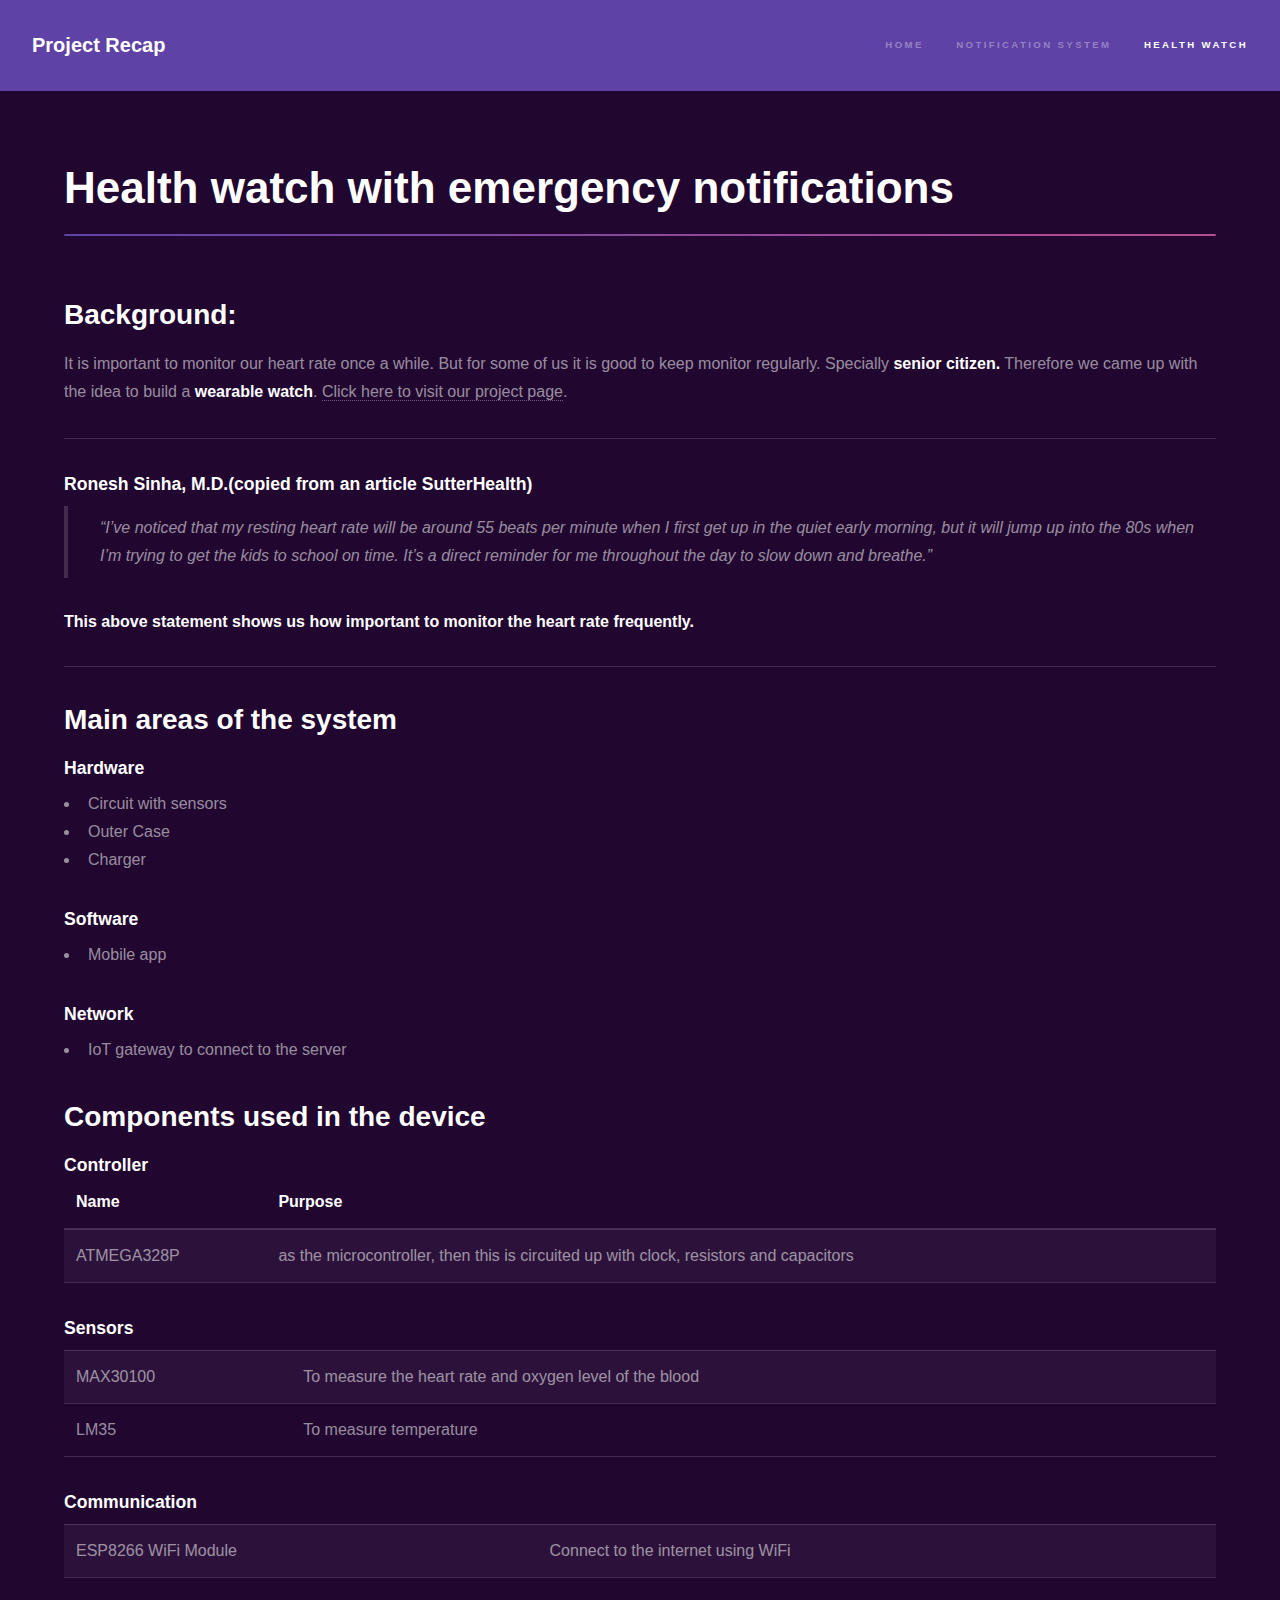
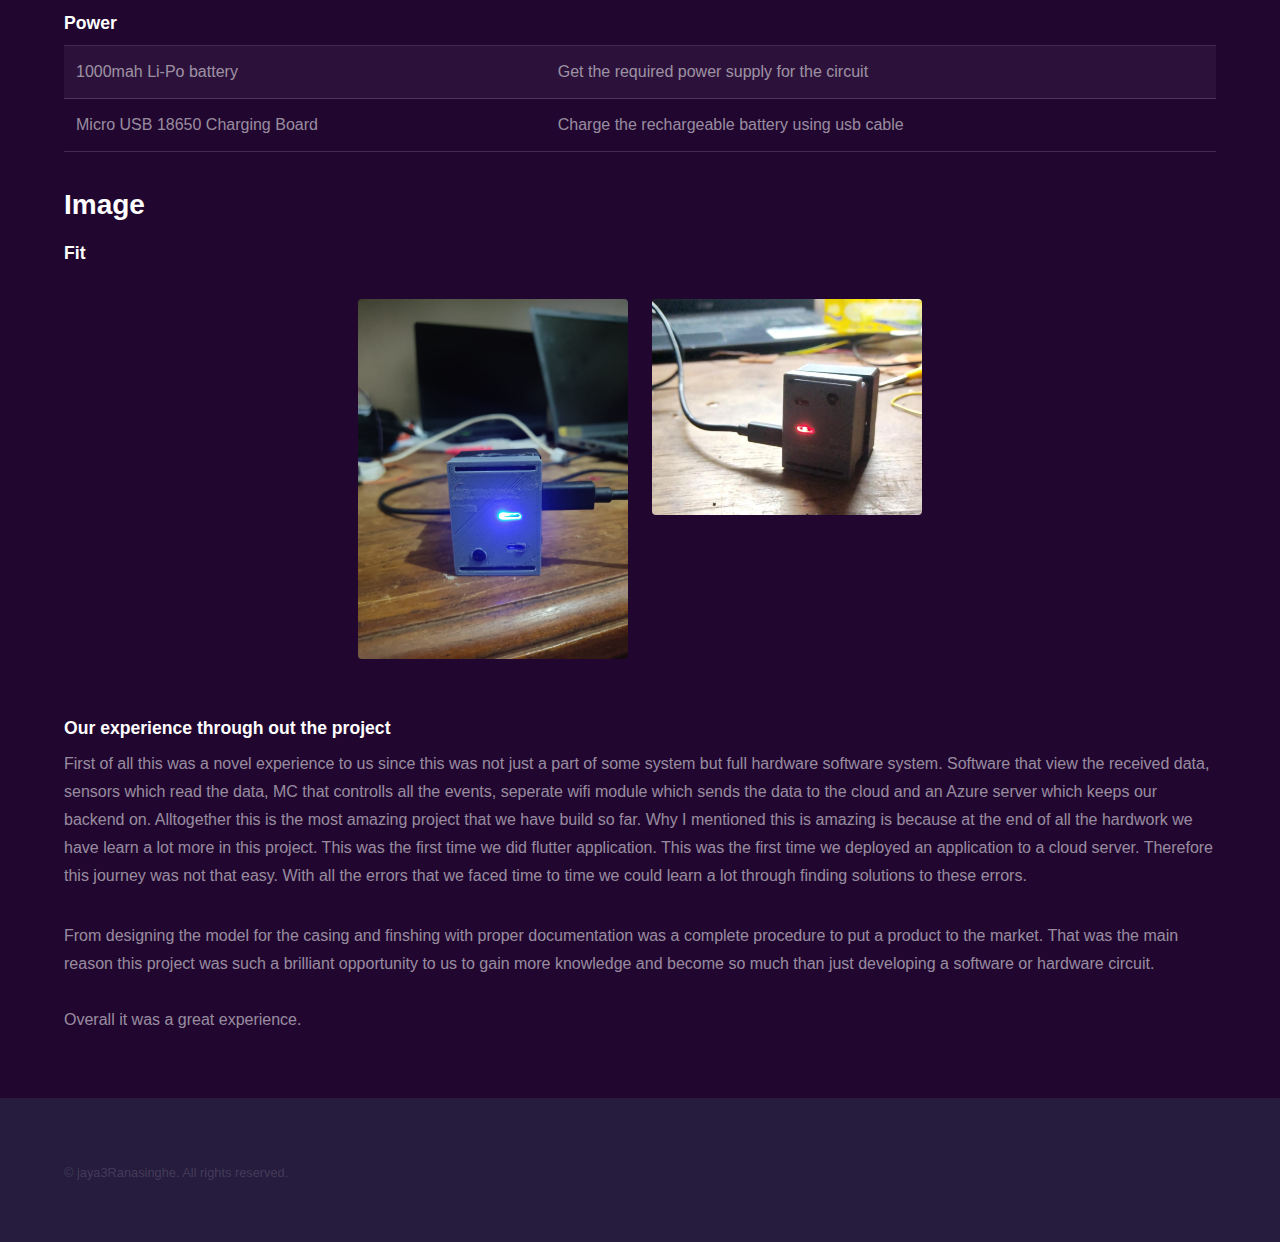
==== commit e9515bde: "entered the project images" ====
--- a/healthwatch.html
+++ b/healthwatch.html
@@ -167,8 +167,8 @@
 										<div class="row gtr-uniform">
 											<div class="col-12"><span class="image fit"><img src="images/app_flash.png" alt="" /></span></div>
 											<div class="col-3"><span class="image fit"><img src="images/3d_print.jpg" alt="" /></span></div>
-											<div class="col-3"><span class="image fit"><img src="images/testing.jpg" alt="" /></span></div>
-											<div class="col-3"><span class="image fit"><img src="images/charging_final.jpeg" alt="" /></span></div>
+											<div class="col-3"><span class="image fit"><img src="images/charging_II.jpg" alt="" /></span></div>
+											<div class="col-3"><span class="image fit"><img src="images/charging_I.jpg" alt="" /></span></div>
 											<div class="col-3"><span class="image fit"><img src="images/final_product.png" alt="" /></span></div>
 											<div class="col-12"><span class="image fit"><img src="images/app_overview.png" alt="" /></span></div>
 											
